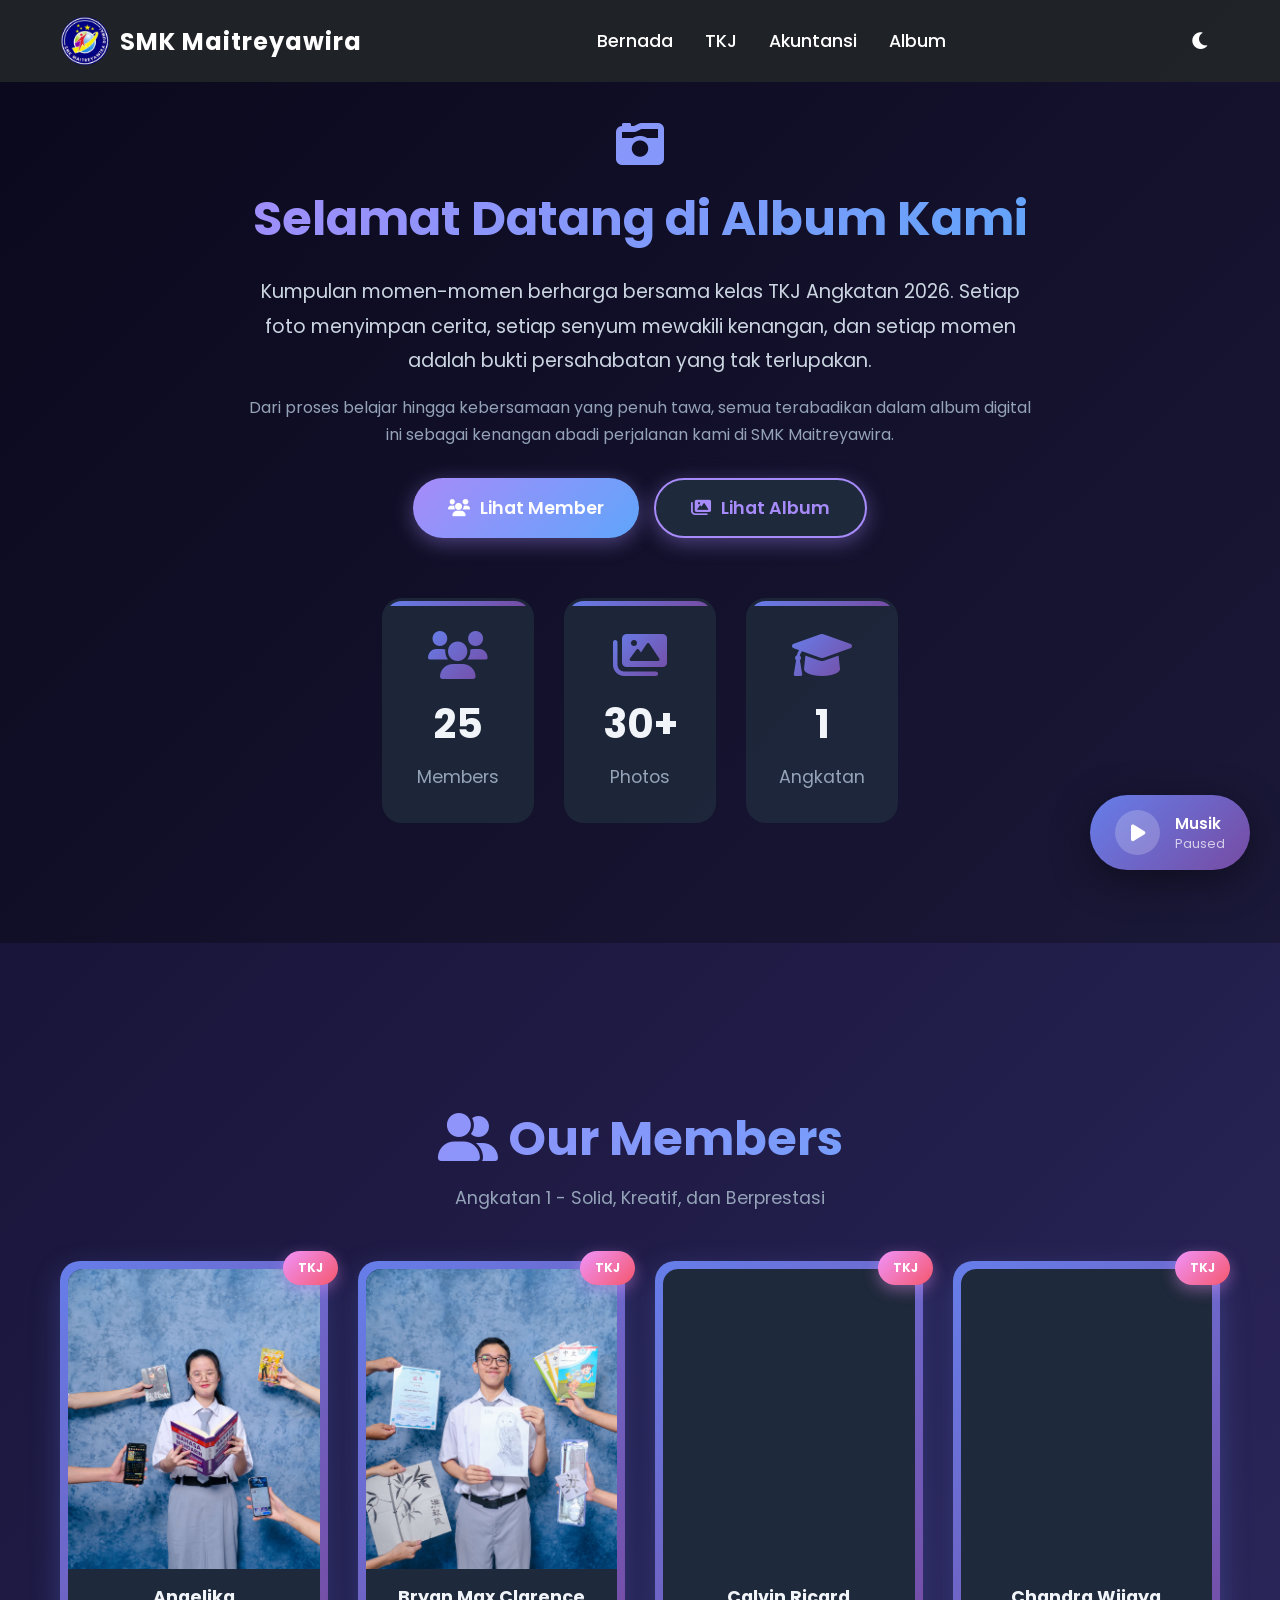
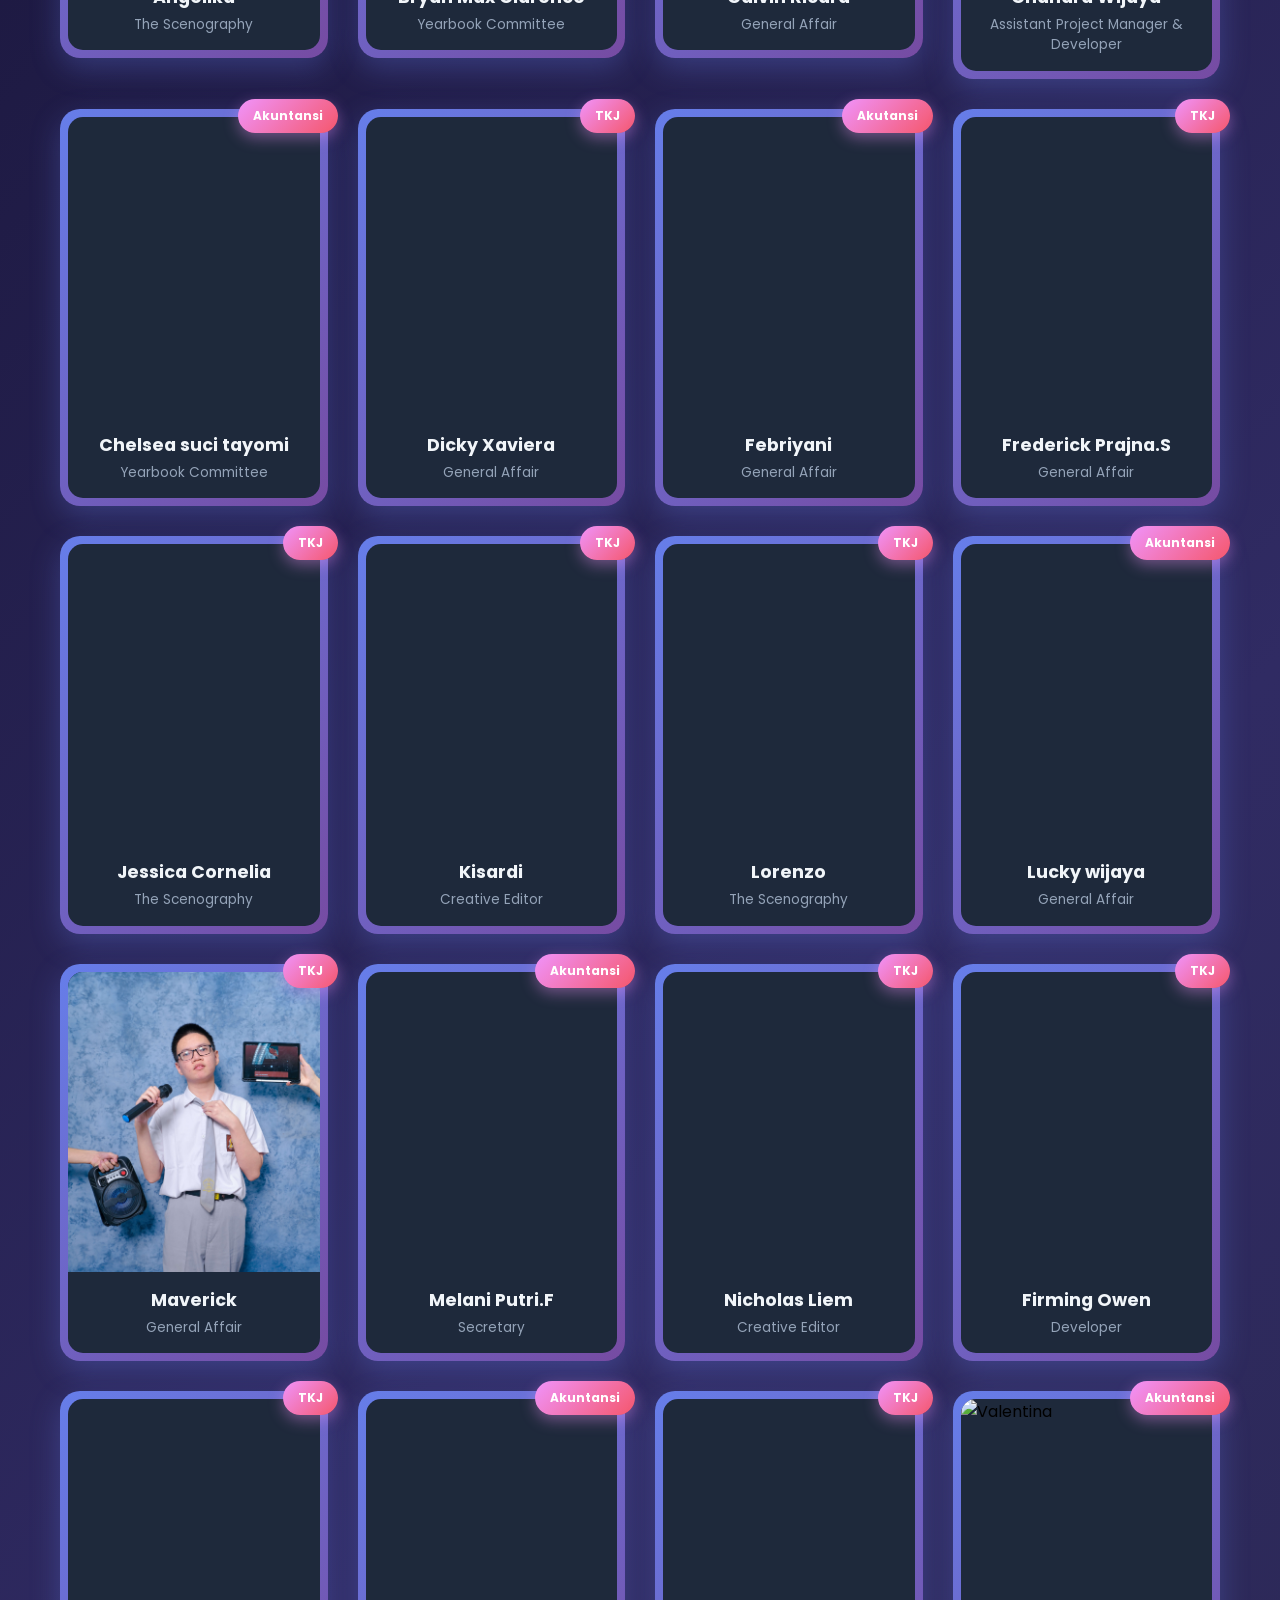
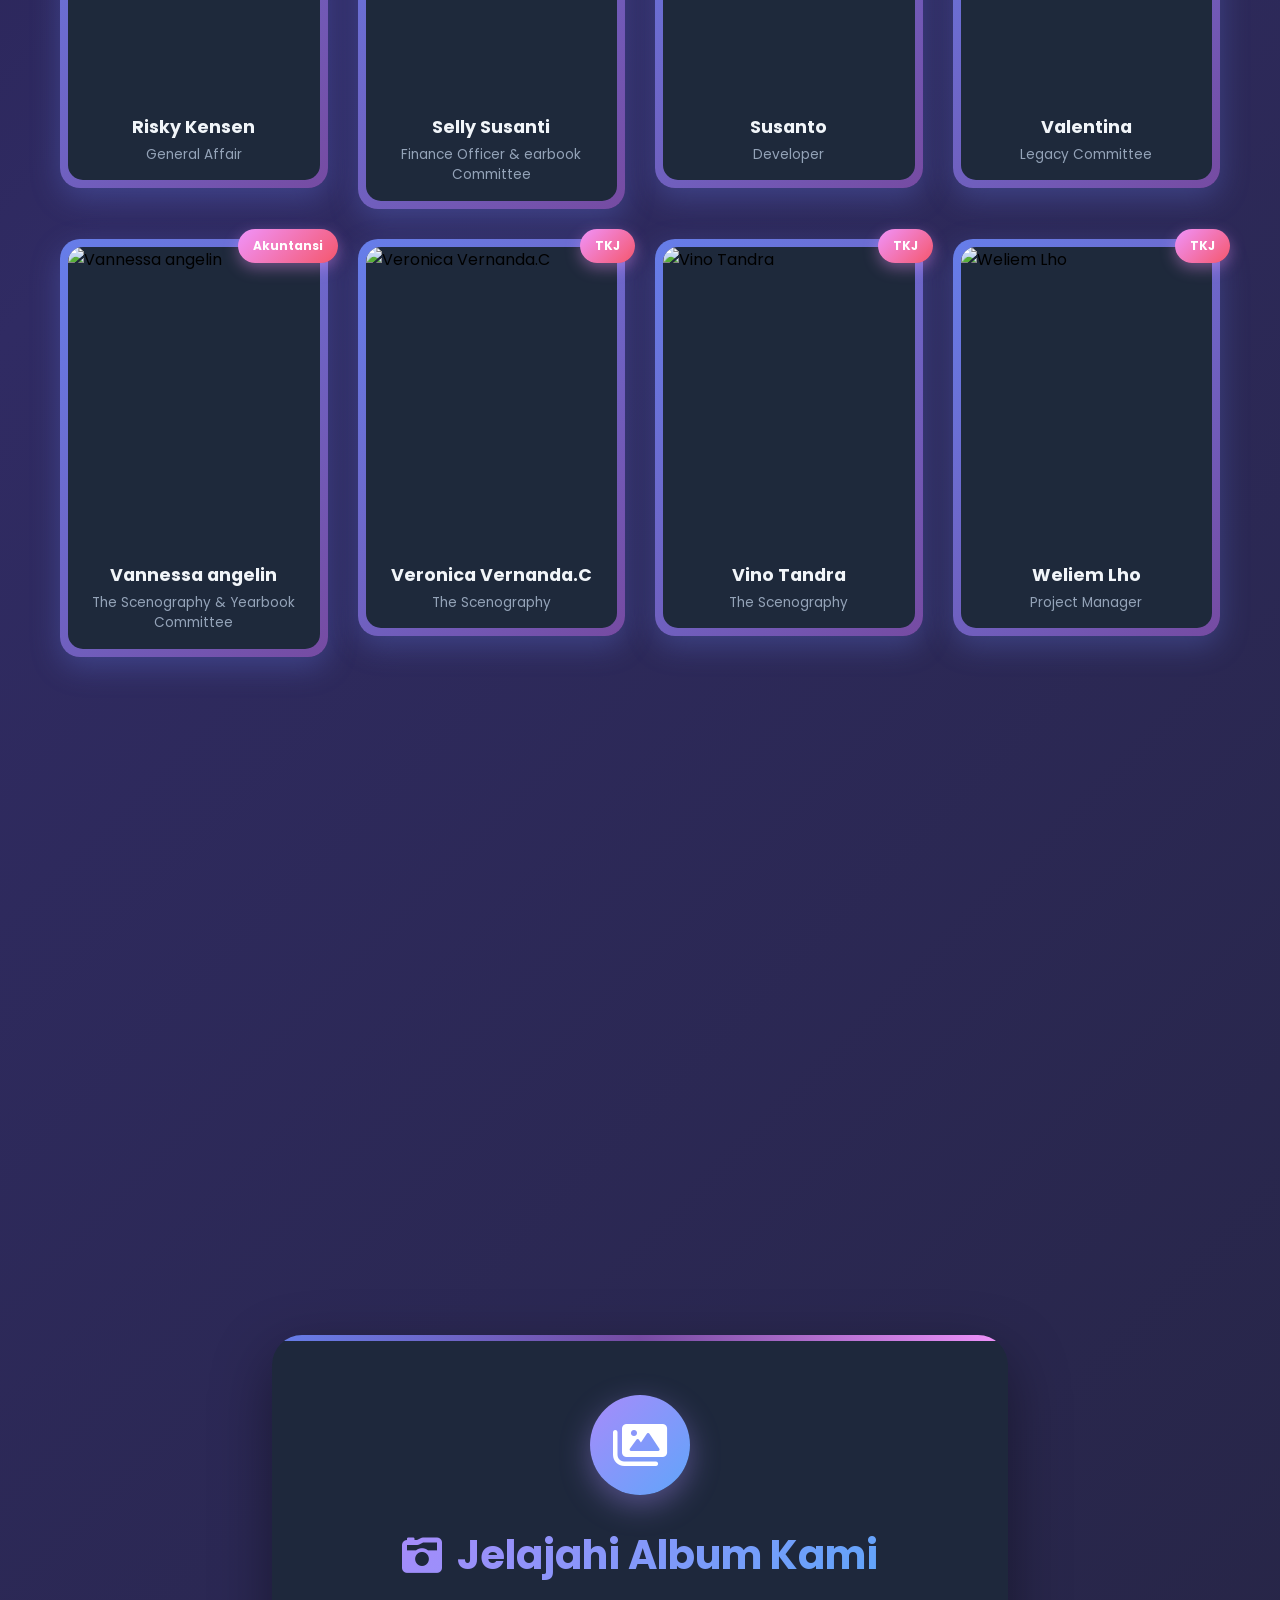
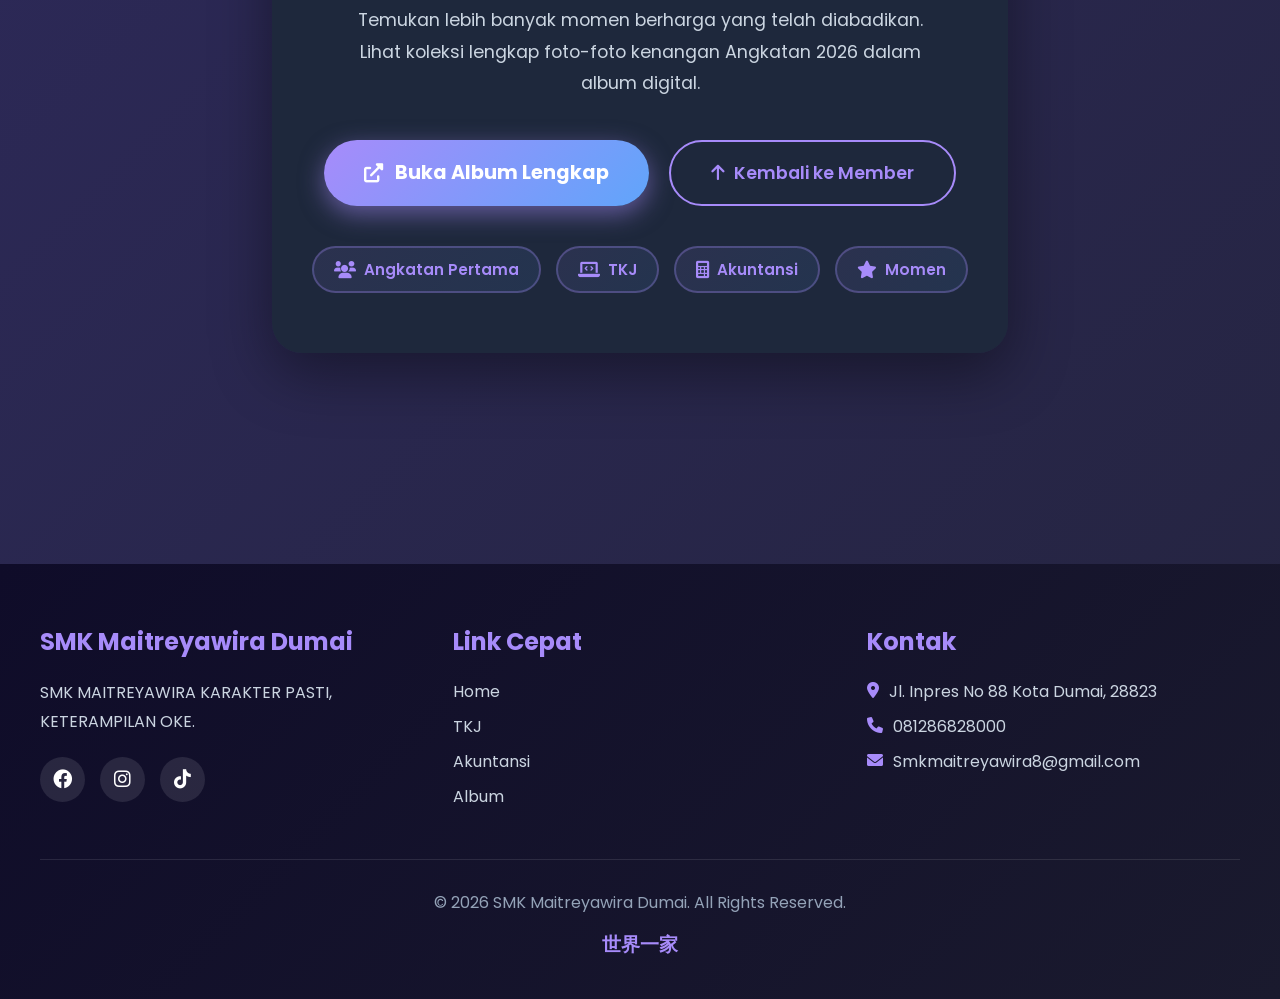
==== index.html @ 54168524 "first commit" ====
<!DOCTYPE html>
<html lang="id">
<head>
    <meta charset="UTF-8">
    <meta name="viewport" content="width=device-width, initial-scale=1.0">
    <title>Album Foto TKJ | SMK Maitreyawira</title>
    <meta name="description" content="Digital photo album celebrating the journey of TKJ Class of 2026">
    <meta name="keywords" content="TKJ, Computer Network, Yearbook, Class Reunion, 2026">
    <meta name="author" content="TKJ Class of 2026">
    <link rel="preconnect" href="https://fonts.googleapis.com">
    <link rel="preconnect" href="https://fonts.gstatic.com" crossorigin>
    <link rel="preconnect" href="https://cdnjs.cloudflare.com" crossorigin>
    <link rel="icon" type="image/x-icon" href="logo maitreyawira.png1.ico">
    <link href="https://fonts.googleapis.com/css2?family=Poppins:wght@300;400;500;600;700&display=swap" rel="stylesheet">
    <link rel="stylesheet" href="https://cdnjs.cloudflare.com/ajax/libs/font-awesome/6.0.0/css/all.min.css">
    <link rel="stylesheet" href="style.css">
</head>
<body>
    <!-- Navbar -->
    <nav class="navbar" aria-label="Main navigation">
        <div class="nav-container">
            <div class="nav-logo">
                <img src="logo maitreyawira.png1.ico" alt="" class="logo-img">
                <a href="index.html" class="nav-logo-text">SMK Maitreyawira</a>
            </div>
            <div class="nav-menu" id="nav-menu">
                <a href="https://angkatan1smkmaitreyawiradumai-stack.github.io/Kenangan_Beranda/" class="nav-link">Bernada</a>
                <a href="https://angkatan1smkmaitreyawiradumai-stack.github.io/Kenangan_TKJ/" class="nav-link">TKJ</a>
                <a href="https://angkatan1smkmaitreyawiradumai-stack.github.io/Kenangan_Akuntansi/" class="nav-link">Akuntansi</a>
                <a href="index.html" class="nav-link active">Album</a>
            </div>
            <div class="nav-mode-toggle">
                <button id="modeToggle" class="mode-toggle-btn" aria-label="Toggle dark/light mode">
                    <i class="fas fa-moon" id="modeIcon"></i>
                </button>
            </div>
            <div class="nav-toggle" id="nav-toggle" aria-label="Toggle navigation menu">
                <span class="bar"></span>
                <span class="bar"></span>
                <span class="bar"></span>
            </div>
        </div>
    </nav>

    <!-- HOME SECTION -->
    <section id="home" class="section">
        <div class="home-bg" style="background-image: url('foto\ angkatan\ 1\ no\ 2.JPG');"></div>
        <div class="home-overlay"></div>
        <div class="home-container">
            <div class="home-content">
                <div class="home-text">
                    <h1 class="home-title">
                        <i class="fas fa-camera-retro"></i>
                        Selamat Datang di Album Kami
                    </h1>
                    <p class="home-description">
                        Kumpulan momen-momen berharga bersama kelas TKJ Angkatan 2026.
                        Setiap foto menyimpan cerita, setiap senyum mewakili kenangan,
                        dan setiap momen adalah bukti persahabatan yang tak terlupakan.
                    </p>
                    <p class="home-subtitle">
                        Dari proses belajar hingga kebersamaan yang penuh tawa,
                        semua terabadikan dalam album digital ini sebagai kenangan abadi
                        perjalanan kami di SMK Maitreyawira.
                    </p>
                    <div class="home-buttons">
                        <a href="#members" class="btn-explore">
                            <i class="fas fa-users"></i>
                            Lihat Member
                        </a>
                        <a href="#gallery" class="btn-explore btn-secondary">
                            <i class="fas fa-images"></i>
                            Lihat Album
                        </a>
                    </div>
                </div>
            </div>

            <div class="home-stats">
                <div class="stat-card">
                    <i class="fas fa-users"></i>
                    <h3>25</h3>
                    <p>Members</p>
                </div>
                <div class="stat-card">
                    <i class="fas fa-images"></i>
                    <h3>30+</h3>
                    <p>Photos</p>
                </div>
                <div class="stat-card">
                    <i class="fas fa-graduation-cap"></i>
                    <h3>1</h3>
                    <p>Angkatan</p>
                </div>
            </div>
        </div>
    </section>

    <!-- MEMBERS SECTION -->
    <section id="members" class="section">
        <div class="members-container">
            <div class="members-header">
                <h1><i class="fas fa-user-friends"></i> Our Members</h1>
                <p>Angkatan 1 - Solid, Kreatif, dan Berprestasi</p>
            </div>

            <div class="members-grid" id="membersGrid">
                <!-- Members will be loaded here -->
            </div>
        </div>
    </section>

    <!-- GALLERY CTA SECTION -->
    <section id="gallery" class="section">
        <div class="gallery-cta-container">
            <div class="gallery-cta-content">
                <div class="gallery-cta-icon">
                    <i class="fas fa-images"></i>
                </div>
                <h1 class="gallery-cta-title">
                    <i class="fas fa-camera-retro"></i>
                    Jelajahi Album Kami
                </h1>
                <p class="gallery-cta-description">
                    Temukan lebih banyak momen berharga yang telah diabadikan. 
                    Lihat koleksi lengkap foto-foto kenangan Angkatan 2026 
                    dalam album digital.
                </p>
                <div class="gallery-cta-buttons">
                    <a href="album.html" class="btn-gallery-primary">
                        <i class="fas fa-external-link-alt"></i>
                        Buka Album Lengkap
                    </a>
                    <a href="#members" class="btn-gallery-secondary">
                        <i class="fas fa-arrow-up"></i>
                        Kembali ke Member
                    </a>
                </div>
                <div class="gallery-preview-badges">
                    <div class="gallery-badge">
                        <i class="fas fa-users"></i>
                        <span>Angkatan Pertama</span>
                    </div>
                    <div class="gallery-badge">
                        <i class="fas fa-laptop-code"></i>
                        <span>TKJ</span>
                    </div>
                    <div class="gallery-badge">
                        <i class="fas fa-calculator"></i>
                        <span>Akuntansi</span>
                    </div>
                    <div class="gallery-badge">
                        <i class="fas fa-star"></i>
                        <span>Momen</span>
                    </div>
                </div>
            </div>
        </div>
    </section>

    <!-- Music Player -->
    <div class="music-player" id="musicPlayer">
        <div class="music-icon" id="musicToggle">
            <i class="fas fa-play" id="musicIcon"></i>
        </div>
        <div>
            <div class="music-text">Musik</div>
            <div class="music-status" id="musicStatus">Paused</div>
        </div>
    </div>

    <audio id="bgMusic" loop preload="none">
        <source src="Always with Me [From Spirited Away] Piano Version (1).mp3" type="audio/mpeg">
    </audio>

     <!-- Footer -->
    <footer class="footer">
        <div class="container">
            <div class="footer-content">
                <div class="footer-section">
                    <h3>SMK Maitreyawira Dumai</h3>
                    <p>SMK MAITREYAWIRA KARAKTER PASTI, KETERAMPILAN OKE.</p>
                    <div class="footer-social">
                        <a href="https://web.facebook.com/profile.php?id=61556649700739" target="_blank"><i class="fab fa-facebook"></i></a>
                        <a href="https://www.instagram.com/smk_maitreyawira/?utm_source=ig_web_button_share_sheet" target="_blank"><i class="fab fa-instagram"></i></a>
                        <a href="https://www.tiktok.com/@smkmaitreyawira_dumai" target="_blank"><i class="fab fa-tiktok"></i></a>
                    </div>
                </div>
                <div class="footer-section">
                    <h3>Link Cepat</h3>
                    <ul>
                        <li><a href="https://angkatan1smkmaitreyawiradumai-stack.github.io/Kenangan_Beranda/">Home</a></li>
                        <li><a href="https://angkatan1smkmaitreyawiradumai-stack.github.io/Kenangan_TKJ/">TKJ</a></li>
                        <li><a href="https://angkatan1smkmaitreyawiradumai-stack.github.io/Kenangan_Akuntansi/">Akuntansi</a></li>
                        <li><a href="index.html">Album</a></li>
                    </ul>
                </div>
                <div class="footer-section">
                    <h3>Kontak</h3>
                    <ul class="contact-info">
                        <li><i class="fas fa-map-marker-alt"></i> Jl. Inpres No 88 Kota Dumai, 28823</li>
                        <li><i class="fas fa-phone"></i> 081286828000</li>
                        <li><i class="fas fa-envelope"></i> Smkmaitreyawira8@gmail.com</li>
                    </ul>
                </div>
            </div>
            <div class="footer-bottom">
                <p>&copy; 2026 SMK Maitreyawira Dumai. All Rights Reserved.</p>
                <p class="chinese-greeting">世界一家</p>
            </div>
        </div>
    </footer>

    <script src="script.js" defer></script>


</body>
</html>
---- style.css ----
:root {
            --primary-color: #6366f1;
            --secondary-color: #8b5cf6;
            --accent-color: #ec4899;
            --bg-dark: #0f172a;
            --bg-card: #1e293b;
            --text-light: #f1f5f9;
            --text-muted: #94a3b8;
        }

        /* Light Theme - Blue and White */
        [data-theme="light"] {
            --primary-color: #2563eb;
            --secondary-color: #3b82f6;
            --accent-color: #0ea5e9;
            --bg-dark: #ffffff;
            --bg-card: #f0f9ff;
            --text-light: #1e3a8a;
            --text-muted: #64748b;
            --navbar-bg: rgba(37, 99, 235, 0.95);
        }

        * {
            margin: 0;
            padding: 0;
            box-sizing: border-box;
        }

        html {
            scroll-behavior: smooth;
        }

        body {
            font-family: 'Poppins', sans-serif;
            background: linear-gradient(135deg, #667eea 0%, #764ba2 100%);
            min-height: 100vh;
            padding: 0;
            transition: background 0.5s ease;
            overflow-x: hidden;
            -webkit-font-smoothing: antialiased;
            -moz-osx-font-smoothing: grayscale;
        }

        /* Navbar Styles */
        .navbar {
            position: fixed;
            top: 0;
            left: 0;
            width: 100%;
            background: rgba(33, 37, 41, 0.95);
            z-index: 1000;
            padding: 1rem 0;
            transition: all 0.4s ease;
        }

        .navbar.scrolled {
            box-shadow: 0 5px 20px rgba(0, 0, 0, 0.3);
            padding: 0.7rem 0;
        }

        [data-theme="light"] .navbar {
            background: rgba(37, 99, 235, 0.95) !important;
        }

        .nav-container {
            max-width: 1200px;
            width: 100%;
            margin: 0 auto;
            padding: 0 20px;
            display: flex;
            justify-content: space-between;
            align-items: center;
        }

        .nav-logo {
            display: flex;
            align-items: center;
            gap: 10px;
        }

        .nav-logo-text {
            color: white;
            font-size: 1.5rem;
            font-weight: 700;
            text-decoration: none;
            letter-spacing: 1px;
        }

        .logo-img {
            width: 50px;
            height: 50px;
            object-fit: contain;
        }

        .nav-menu {
            display: flex;
            gap: 2rem;
            align-items: center;
        }

        .nav-link {
            color: white;
            text-decoration: none;
            font-weight: 500;
            font-size: 1.1rem;
            transition: color 0.3s ease;
            position: relative;
            padding: 0.5rem 0;
        }

        .nav-link:hover {
            color: var(--accent-color);
            text-decoration: none;
        }

        .nav-link::after {
            content: "";
            position: absolute;
            bottom: 0;
            left: 0;
            width: 0;
            height: 2px;
            background: var(--accent-color);
            transition: width 0.3s ease;
        }

        .nav-link:hover::after {
            width: 100%;
        }

        .nav-link.active::after {
            width: 100%;
        }

        .nav-toggle {
            display: none;
            flex-direction: column;
            cursor: pointer;
        }

        .bar {
            width: 25px;
            height: 3px;
            background: white;
            margin: 3px 0;
            transition: 0.3s;
        }

        .mode-toggle-btn {
            background: transparent;
            border: none;
            color: white;
            font-size: 1.2rem;
            cursor: pointer;
            padding: 0.5rem;
            border-radius: 50%;
            transition: all 0.3s ease;
            display: flex;
            align-items: center;
            justify-content: center;
            width: 40px;
            height: 40px;
        }

        .mode-toggle-btn:hover {
            background: rgba(255, 255, 255, 0.1);
            transform: scale(1.1);
        }

        body {
            font-family: 'Poppins', sans-serif;
            background: linear-gradient(135deg, #667eea 0%, #764ba2 100%);
            min-height: 100vh;
            padding: 0;
            transition: background 0.5s ease;
            overflow-x: hidden;
        }

        .section {
            padding-left: 20px;
            padding-right: 20px;
        }

        /* Dark mode */
        body.dark-mode {
            background: linear-gradient(135deg, #0f0c29 0%, #302b63 50%, #24243e 100%);
        }

        /* Light mode */
        body:not(.dark-mode) {
            background: linear-gradient(135deg, #e0e7ff 0%, #f0f9ff 50%, #e0f2fe 100%);
        }

        /* Section Styles */
        .section {
            min-height: 100vh;
            padding: 100px 0 60px;
        }

        #members {
            padding-top: 120px;
        }

        /* Home Page Styles */
        #home {
            position: relative;
            min-height: 100vh;
            display: flex;
            align-items: center;
            justify-content: center;
            overflow: hidden;
            padding-top: 120px;
        }

        .home-bg {
            position: absolute;
            top: 0;
            left: 0;
            width: 100%;
            height: 100%;
            background-size: cover;
            background-position: center;
            background-repeat: no-repeat;
            z-index: 0;
        }

        .home-overlay {
            position: absolute;
            top: 0;
            left: 0;
            width: 100%;
            height: 100%;
            background: linear-gradient(135deg, rgba(10, 10, 30, 0.4) 0%, rgba(20, 20, 40, 0.35) 100%);
            z-index: 1;
        }

        body.dark-mode .home-overlay {
            background: linear-gradient(135deg, rgba(5, 5, 15, 0.5) 0%, rgba(15, 15, 30, 0.45) 100%);
        }

        body:not(.dark-mode) .home-overlay {
            background: linear-gradient(135deg, rgba(10, 15, 40, 0.3) 0%, rgba(20, 25, 50, 0.25) 100%);
        }

        .home-container {
            max-width: 1200px;
            width: 100%;
            margin: 0 auto;
            padding: 0 40px 60px;
            position: relative;
            z-index: 2;
            display: flex;
            flex-direction: column;
            align-items: center;
        }

        .home-content {
            width: 100%;
            max-width: 900px;
            margin-bottom: 60px;
        }

        .home-text {
            text-align: center;
            max-width: 800px;
            margin: 0 auto;
        }

        .home-title {
            font-size: 3rem;
            background: linear-gradient(135deg, #667eea 0%, #764ba2 100%);
            -webkit-background-clip: text;
            -webkit-text-fill-color: transparent;
            background-clip: text;
            margin-bottom: 20px;
            font-weight: 700;
            display: inline-flex;
            align-items: center;
            gap: 15px;
            justify-content: center;
            flex-wrap: wrap;
        }

        [data-theme="light"] .home-title {
            background: linear-gradient(135deg, #2563eb 0%, #3b82f6 100%);
            -webkit-background-clip: text;
            -webkit-text-fill-color: transparent;
        }

        body.dark-mode .home-title {
            background: linear-gradient(135deg, #a78bfa 0%, #60a5fa 100%);
            -webkit-background-clip: text;
            -webkit-text-fill-color: transparent;
        }

        .home-description {
            font-size: 1.2rem;
            line-height: 1.8;
            color: #666;
            margin-bottom: 15px;
        }

        body.dark-mode .home-description {
            color: #cbd5e1;
        }

        .home-subtitle {
            font-size: 1rem;
            line-height: 1.7;
            color: #888;
            margin-bottom: 30px;
        }

        body.dark-mode .home-subtitle {
            color: #94a3b8;
        }

        .home-buttons {
            display: flex;
            gap: 15px;
            justify-content: center;
            flex-wrap: wrap;
            margin-top: 30px;
        }

        .btn-explore {
            padding: 15px 35px;
            border: none;
            border-radius: 50px;
            font-size: 1.1rem;
            font-weight: 600;
            font-family: 'Poppins', sans-serif;
            background: linear-gradient(135deg, #667eea 0%, #764ba2 100%);
            color: white;
            cursor: pointer;
            transition: all 0.3s ease;
            display: inline-flex;
            align-items: center;
            justify-content: center;
            gap: 10px;
            box-shadow: 0 5px 20px rgba(102, 126, 234, 0.4);
            text-decoration: none;
            white-space: nowrap;
        }

        [data-theme="light"] .btn-explore {
            background: linear-gradient(135deg, #2563eb 0%, #3b82f6 100%);
            box-shadow: 0 5px 20px rgba(37, 99, 235, 0.4);
        }

        body.dark-mode .btn-explore {
            background: linear-gradient(135deg, #a78bfa 0%, #60a5fa 100%);
            box-shadow: 0 5px 20px rgba(167, 139, 250, 0.4);
        }

        .btn-explore:hover {
            transform: translateY(-3px);
            box-shadow: 0 10px 30px rgba(102, 126, 234, 0.6);
            color: white;
            text-decoration: none;
        }

        .btn-explore.btn-secondary {
            background: white;
            border: 2px solid #667eea;
            color: #667eea;
            box-shadow: 0 5px 15px rgba(0, 0, 0, 0.1);
        }

        [data-theme="light"] .btn-explore.btn-secondary {
            border-color: #2563eb;
            color: #2563eb;
            background: white;
        }

        body.dark-mode .btn-explore.btn-secondary {
            border-color: #a78bfa;
            color: #a78bfa;
            background: #1e293b;
        }

        .btn-explore.btn-secondary:hover {
            background: #667eea;
            color: white;
            text-decoration: none;
        }

        [data-theme="light"] .btn-explore.btn-secondary:hover {
            background: #2563eb;
            color: white;
        }

        body.dark-mode .btn-explore.btn-secondary:hover {
            background: #a78bfa;
            color: #1e293b;
        }

        /* Ensure buttons in home section don't have underlines */
        .home-content a.btn-explore,
        .home-content a.btn-explore:hover {
            text-decoration: none;
        }

        /* Footer Styles */
        .footer {
            background: linear-gradient(135deg, #1e1b4b, #312e81);
            color: white;
            padding: 60px 0 30px;
            margin-top: 80px;
            width: 100%;
        }

        body.dark-mode .footer {
            background: linear-gradient(135deg, #0f0c29, #1a1a2e);
        }

        [data-theme="light"] .footer {
            background: linear-gradient(135deg, #1e40af, #3b82f6);
        }

        .footer .container {
            width: 100%;
            margin: 0 auto;
            padding: 0 40px;
            max-width: 100%;
        }

        .footer-content {
            display: grid;
            grid-template-columns: repeat(auto-fit, minmax(250px, 1fr));
            gap: 40px;
            margin-bottom: 40px;
        }

        .footer-section h3 {
            color: #fbbf24;
            margin-bottom: 20px;
            font-size: 1.5rem;
            font-weight: 700;
        }

        [data-theme="light"] .footer-section h3 {
            color: #fbbf24;
        }

        body.dark-mode .footer-section h3 {
            color: #a78bfa;
        }

        .footer-section p {
            line-height: 1.8;
            color: #cbd5e1;
            margin-bottom: 10px;
        }

        .footer-social {
            display: flex;
            gap: 15px;
            margin-top: 20px;
        }

        .footer-social a {
            width: 45px;
            height: 45px;
            border-radius: 50%;
            background: rgba(255, 255, 255, 0.1);
            color: white;
            display: flex;
            align-items: center;
            justify-content: center;
            transition: all 0.3s ease;
            font-size: 1.2rem;
            text-decoration: none;
        }

        .footer-social a:hover {
            background: #fbbf24;
            color: #1e1b4b;
            transform: scale(1.1);
            text-decoration: none;
        }

        [data-theme="light"] .footer-social a:hover {
            background: #fbbf24;
            color: #1e40af;
        }

        body.dark-mode .footer-social a:hover {
            background: #a78bfa;
            color: #0f0c29;
        }

        .footer-section ul {
            list-style: none;
            padding: 0;
        }

        .footer-section ul li {
            margin-bottom: 10px;
        }

        .footer-section ul li a {
            color: #cbd5e1;
            text-decoration: none;
            transition: all 0.3s ease;
        }

        .footer-section ul li a:hover {
            color: #fbbf24;
            padding-left: 10px;
        }

        .contact-info li {
            display: flex;
            align-items: flex-start;
            gap: 10px;
            color: #cbd5e1;
            margin-bottom: 15px;
        }

        .contact-info i {
            color: #a78bfa;
            margin-top: 3px;
        }

        body.dark-mode .contact-info i {
            color: #a78bfa;
        }

        [data-theme="light"] .contact-info i {
            color: #7c3aed;
        }

        .footer-bottom {
            border-top: 1px solid rgba(255, 255, 255, 0.1);
            padding-top: 30px;
            text-align: center;
        }

        .footer-bottom p {
            color: #94a3b8;
            margin-bottom: 10px;
        }

        .chinese-greeting {
            color: #fbbf24 !important;
            font-size: 1.2rem;
            font-weight: 600;
            margin-top: 15px;
        }

        body.dark-mode .chinese-greeting {
            color: #a78bfa !important;
        }

        .home-stats {
            display: grid;
            grid-template-columns: repeat(3, 1fr);
            gap: 30px;
        }

        .stat-card {
            background: rgba(255, 255, 255, 0.9);
            padding: 30px;
            border-radius: 20px;
            text-align: center;
            transition: all 0.3s ease;
            border: 3px solid transparent;
            position: relative;
            overflow: hidden;
        }

        .stat-card::before {
            content: '';
            position: absolute;
            top: 0;
            left: 0;
            right: 0;
            height: 5px;
            background: linear-gradient(90deg, #667eea, #764ba2);
        }

        body.dark-mode .stat-card {
            background: rgba(30, 41, 59, 0.9);
        }

        .stat-card:hover {
            transform: translateY(-10px);
            border-color: #667eea;
            box-shadow: 0 15px 40px rgba(102, 126, 234, 0.3);
        }

        .stat-card i {
            font-size: 3rem;
            background: linear-gradient(135deg, #667eea 0%, #764ba2 100%);
            -webkit-background-clip: text;
            -webkit-text-fill-color: transparent;
            background-clip: text;
            margin-bottom: 15px;
        }

        .stat-card h3 {
            font-size: 2.5rem;
            color: #333;
            margin-bottom: 10px;
        }

        body.dark-mode .stat-card h3 {
            color: #f1f5f9;
        }

        .stat-card p {
            color: #666;
            font-size: 1.1rem;
        }

        body.dark-mode .stat-card p {
            color: #94a3b8;
        }

        /* Gallery CTA Section Styles */
        .gallery-cta-container {
            max-width: 1000px;
            margin: 0 auto;
            display: flex;
            align-items: center;
            justify-content: center;
            min-height: 80vh;
        }

        .gallery-cta-content {
            text-align: center;
            padding: 60px 40px;
            background: rgba(255, 255, 255, 0.95);
            border-radius: 30px;
            box-shadow: 0 20px 60px rgba(0, 0, 0, 0.15);
            max-width: 800px;
            position: relative;
            overflow: hidden;
        }

        .gallery-cta-content::before {
            content: '';
            position: absolute;
            top: 0;
            left: 0;
            right: 0;
            height: 6px;
            background: linear-gradient(90deg, #667eea, #764ba2, #f093fb);
        }

        body.dark-mode .gallery-cta-content {
            background: rgba(30, 41, 59, 0.95);
            box-shadow: 0 20px 60px rgba(0, 0, 0, 0.4);
        }

        .gallery-cta-icon {
            width: 100px;
            height: 100px;
            margin: 0 auto 30px;
            background: linear-gradient(135deg, #667eea 0%, #764ba2 100%);
            border-radius: 50%;
            display: flex;
            align-items: center;
            justify-content: center;
            font-size: 3rem;
            color: white;
            animation: float 3s ease-in-out infinite;
            box-shadow: 0 10px 30px rgba(102, 126, 234, 0.4);
        }

        @keyframes float {
            0%, 100% {
                transform: translateY(0);
            }
            50% {
                transform: translateY(-10px);
            }
        }

        body.dark-mode .gallery-cta-icon {
            background: linear-gradient(135deg, #a78bfa 0%, #60a5fa 100%);
            box-shadow: 0 10px 30px rgba(167, 139, 250, 0.4);
        }

        .gallery-cta-title {
            font-size: 2.5rem;
            background: linear-gradient(135deg, #667eea 0%, #764ba2 100%);
            -webkit-background-clip: text;
            -webkit-text-fill-color: transparent;
            background-clip: text;
            margin-bottom: 20px;
            font-weight: 700;
            display: inline-flex;
            align-items: center;
            gap: 15px;
            justify-content: center;
            flex-wrap: wrap;
        }

        [data-theme="light"] .gallery-cta-title {
            background: linear-gradient(135deg, #2563eb 0%, #3b82f6 100%);
            -webkit-background-clip: text;
            -webkit-text-fill-color: transparent;
        }

        body.dark-mode .gallery-cta-title {
            background: linear-gradient(135deg, #a78bfa 0%, #60a5fa 100%);
            -webkit-background-clip: text;
            -webkit-text-fill-color: transparent;
        }

        .gallery-cta-description {
            font-size: 1.1rem;
            line-height: 1.8;
            color: #666;
            margin-bottom: 40px;
            max-width: 600px;
            margin-left: auto;
            margin-right: auto;
        }

        body.dark-mode .gallery-cta-description {
            color: #cbd5e1;
        }

        .gallery-cta-buttons {
            display: flex;
            gap: 20px;
            justify-content: center;
            flex-wrap: wrap;
            margin-bottom: 40px;
        }

        .btn-gallery-primary {
            padding: 18px 40px;
            border: none;
            border-radius: 50px;
            font-size: 1.2rem;
            font-weight: 700;
            font-family: 'Poppins', sans-serif;
            background: linear-gradient(135deg, #667eea 0%, #764ba2 100%);
            color: white;
            cursor: pointer;
            transition: all 0.3s ease;
            display: inline-flex;
            align-items: center;
            justify-content: center;
            gap: 12px;
            box-shadow: 0 8px 25px rgba(102, 126, 234, 0.5);
            text-decoration: none;
            white-space: nowrap;
        }

        [data-theme="light"] .btn-gallery-primary {
            background: linear-gradient(135deg, #2563eb 0%, #3b82f6 100%);
            box-shadow: 0 8px 25px rgba(37, 99, 235, 0.5);
        }

        body.dark-mode .btn-gallery-primary {
            background: linear-gradient(135deg, #a78bfa 0%, #60a5fa 100%);
            box-shadow: 0 8px 25px rgba(167, 139, 250, 0.5);
        }

        .btn-gallery-primary:hover {
            transform: translateY(-3px) scale(1.05);
            box-shadow: 0 12px 35px rgba(102, 126, 234, 0.7);
            color: white;
            text-decoration: none;
        }

        [data-theme="light"] .btn-gallery-primary:hover {
            box-shadow: 0 12px 35px rgba(37, 99, 235, 0.7);
        }

        body.dark-mode .btn-gallery-primary:hover {
            box-shadow: 0 12px 35px rgba(167, 139, 250, 0.7);
        }

        .btn-gallery-secondary {
            padding: 18px 40px;
            border: 2px solid #667eea;
            border-radius: 50px;
            font-size: 1.1rem;
            font-weight: 600;
            font-family: 'Poppins', sans-serif;
            background: transparent;
            color: #667eea;
            cursor: pointer;
            transition: all 0.3s ease;
            display: inline-flex;
            align-items: center;
            justify-content: center;
            gap: 10px;
            text-decoration: none;
            white-space: nowrap;
        }

        [data-theme="light"] .btn-gallery-secondary {
            border-color: #2563eb;
            color: #2563eb;
        }

        body.dark-mode .btn-gallery-secondary {
            border-color: #a78bfa;
            color: #a78bfa;
        }

        .btn-gallery-secondary:hover {
            background: #667eea;
            color: white;
            transform: translateY(-3px);
            text-decoration: none;
        }

        [data-theme="light"] .btn-gallery-secondary:hover {
            background: #2563eb;
        }

        body.dark-mode .btn-gallery-secondary:hover {
            background: #a78bfa;
        }

        .gallery-preview-badges {
            display: flex;
            gap: 15px;
            justify-content: center;
            flex-wrap: wrap;
        }

        .gallery-badge {
            display: flex;
            align-items: center;
            gap: 8px;
            padding: 10px 20px;
            background: linear-gradient(135deg, rgba(102, 126, 234, 0.1) 0%, rgba(118, 75, 162, 0.1) 100%);
            border-radius: 25px;
            border: 2px solid rgba(102, 126, 234, 0.3);
            color: #667eea;
            font-weight: 600;
            font-size: 0.95rem;
            transition: all 0.3s ease;
        }

        .gallery-badge i {
            font-size: 1.1rem;
        }

        .gallery-badge:hover {
            transform: translateY(-3px) scale(1.05);
            box-shadow: 0 5px 15px rgba(102, 126, 234, 0.3);
            background: linear-gradient(135deg, rgba(102, 126, 234, 0.2) 0%, rgba(118, 75, 162, 0.2) 100%);
        }

        [data-theme="light"] .gallery-badge {
            border-color: rgba(37, 99, 235, 0.3);
            color: #2563eb;
            background: linear-gradient(135deg, rgba(37, 99, 235, 0.1) 0%, rgba(59, 130, 246, 0.1) 100%);
        }

        body.dark-mode .gallery-badge {
            border-color: rgba(167, 139, 250, 0.3);
            color: #a78bfa;
            background: linear-gradient(135deg, rgba(167, 139, 250, 0.1) 0%, rgba(96, 165, 250, 0.1) 100%);
        }

        /* Members Page Styles - Gen-Z Theme */
        .members-container {
            max-width: 1200px;
            margin: 0 auto;
            padding: 40px 20px;
        }

        .members-header {
            text-align: center;
            margin-bottom: 50px;
        }

        .members-header h1 {
            font-size: 3rem;
            background: linear-gradient(135deg, #667eea 0%, #764ba2 100%);
            -webkit-background-clip: text;
            -webkit-text-fill-color: transparent;
            background-clip: text;
            margin-bottom: 10px;
            font-weight: 700;
        }

        [data-theme="light"] .members-header h1 {
            background: linear-gradient(135deg, #2563eb 0%, #3b82f6 100%);
            -webkit-background-clip: text;
            -webkit-text-fill-color: transparent;
        }

        body.dark-mode .members-header h1 {
            background: linear-gradient(135deg, #a78bfa 0%, #60a5fa 100%);
            -webkit-background-clip: text;
            -webkit-text-fill-color: transparent;
        }

        .members-header p {
            color: #666;
            font-size: 1.1rem;
        }

        body.dark-mode .members-header p {
            color: #94a3b8;
        }

        .members-grid {
            display: grid;
            grid-template-columns: repeat(auto-fill, minmax(220px, 1fr));
            gap: 30px;
        }

        .member-card {
            position: relative;
            opacity: 0;
            transform: translateY(30px);
            transition: all 0.6s ease;
        }

        .member-card.visible {
            opacity: 1;
            transform: translateY(0);
        }

        .member-frame {
            position: relative;
            border-radius: 20px;
            padding: 8px;
            background: linear-gradient(135deg, #667eea, #764ba2, #f093fb);
            background-size: 200% 200%;
            animation: gradientBorder 3s ease infinite;
            box-shadow: 0 10px 30px rgba(102, 126, 234, 0.3);
            transition: all 0.3s ease;
        }

        @keyframes gradientBorder {
            0%, 100% { background-position: 0% 50%; }
            50% { background-position: 100% 50%; }
        }

        .member-frame:hover {
            transform: translateY(-10px) scale(1.02);
            box-shadow: 0 15px 40px rgba(102, 126, 234, 0.5);
        }

        .member-inner {
            background: white;
            border-radius: 15px;
            overflow: hidden;
        }

        body.dark-mode .member-inner {
            background: #1e293b;
        }

        .member-photo {
            width: 100%;
            aspect-ratio: 1;
            object-fit: cover;
            display: block;
        }

        .member-info {
            padding: 15px;
            text-align: center;
        }

        .member-name {
            font-size: 1.1rem;
            font-weight: 700;
            color: #333;
            margin-bottom: 5px;
        }

        body.dark-mode .member-name {
            color: #f1f5f9;
        }

        .member-desc {
            font-size: 0.85rem;
            color: #666;
            line-height: 1.5;
        }

        body.dark-mode .member-desc {
            color: #94a3b8;
        }

        .member-badge {
            position: absolute;
            top: -10px;
            right: -10px;
            background: linear-gradient(135deg, #f093fb, #f5576c);
            color: white;
            padding: 8px 15px;
            border-radius: 20px;
            font-size: 0.75rem;
            font-weight: 700;
            box-shadow: 0 5px 15px rgba(240, 147, 251, 0.4);
            z-index: 10;
        }

        /* Responsive */
        @media (max-width: 940px) {
            .nav-menu {
                position: fixed;
                left: -100%;
                top: 70px;
                flex-direction: column;
                background-color: rgba(33, 37, 41, 0.98);
                width: 100%;
                text-align: center;
                transition: 0.3s;
                box-shadow: 0 10px 27px rgba(0, 0, 0, 0.05);
                padding: 2rem 0;
            }

            [data-theme="light"] .nav-menu {
                background-color: rgba(37, 99, 235, 0.98) !important;
            }

            .nav-menu.nav-active {
                left: 0;
            }

            .nav-link {
                padding: 1rem;
                display: block;
                font-size: 1.2rem;
            }

            .nav-toggle {
                display: flex;
            }

            .nav-toggle.toggle .bar:nth-child(2) {
                opacity: 0;
            }

            .nav-toggle.toggle .bar:nth-child(1) {
                transform: translateY(8px) rotate(45deg);
            }

            .nav-toggle.toggle .bar:nth-child(3) {
                transform: translateY(-8px) rotate(-45deg);
            }
        }

        @media (max-width: 768px) {
            #home {
                min-height: auto;
                padding: 100px 0 40px;
            }

            .home-bg {
                background-position: center center;
            }

            .home-container {
                padding: 0 15px 40px;
            }

            .home-title {
                font-size: 2rem;
            }

            .home-description {
                font-size: 1rem;
                line-height: 1.7;
            }

            .home-subtitle {
                font-size: 0.9rem;
            }

            .home-buttons {
                flex-direction: column;
                align-items: stretch;
            }

            .btn-explore {
                padding: 12px 25px;
                font-size: 1rem;
                margin: 8px;
            }

            .home-stats {
                grid-template-columns: repeat(3, 1fr);
                gap: 15px;
            }

            .stat-card {
                padding: 20px 10px;
            }

            .stat-card h3 {
                font-size: 1.5rem;
            }

            .stat-card p {
                font-size: 0.85rem;
            }

            .music-player {
                bottom: 20px;
                right: 20px;
                padding: 12px 20px;
            }

            body {
                padding: 0;
            }

            .section {
                padding-left: 15px;
                padding-right: 15px;
            }

            #members {
                padding-top: 100px;
            }

            .gallery-cta-container {
                padding: 40px 20px;
                min-height: auto;
            }

            .gallery-cta-content {
                padding: 40px 25px;
            }

            .gallery-cta-icon {
                width: 80px;
                height: 80px;
                font-size: 2.5rem;
            }

            .gallery-cta-title {
                font-size: 2rem;
            }

            .gallery-cta-description {
                font-size: 1rem;
            }

            .btn-gallery-primary,
            .btn-gallery-secondary {
                padding: 15px 30px;
                font-size: 1rem;
            }

            .footer {
                width: 100%;
                left: 0;
                right: 0;
            }

            .footer .container {
                padding: 0 20px;
                max-width: 100%;
            }
        }

        @media (max-width: 480px) {
            #home {
                padding: 90px 0 30px;
            }

            #members {
                padding-top: 90px;
            }

            .gallery-cta-container {
                padding: 30px 15px;
                min-height: auto;
            }

            .gallery-cta-content {
                padding: 30px 20px;
                border-radius: 20px;
            }

            .gallery-cta-icon {
                width: 70px;
                height: 70px;
                font-size: 2rem;
                margin-bottom: 20px;
            }

            .gallery-cta-title {
                font-size: 1.6rem;
            }

            .gallery-cta-description {
                font-size: 0.9rem;
                margin-bottom: 30px;
            }

            .gallery-cta-buttons {
                flex-direction: column;
                gap: 12px;
                margin-bottom: 30px;
            }

            .btn-gallery-primary,
            .btn-gallery-secondary {
                padding: 14px 25px;
                font-size: 0.95rem;
                width: 100%;
                justify-content: center;
            }

            .gallery-preview-badges {
                gap: 10px;
            }

            .gallery-badge {
                padding: 8px 15px;
                font-size: 0.85rem;
            }

            .home-container {
                padding: 0 10px 30px;
            }

            .home-title {
                font-size: 1.6rem;
            }

            .home-description {
                font-size: 0.9rem;
                line-height: 1.6;
            }

            .home-subtitle {
                font-size: 0.8rem;
            }

            .home-buttons {
                flex-direction: column;
                gap: 10px;
            }

            .btn-explore {
                padding: 10px 20px;
                font-size: 0.9rem;
                width: 100%;
                justify-content: center;
            }

            .home-stats {
                grid-template-columns: 1fr;
                gap: 10px;
            }

            .stat-card {
                padding: 15px;
                display: flex;
                align-items: center;
                gap: 15px;
            }

            .stat-card i {
                font-size: 1.5rem;
            }

            .stat-card h3 {
                margin: 0;
            }

            .music-text {
                display: none;
            }

            .nav-logo-text {
                font-size: 1.2rem;
            }

            .logo-img {
                width: 40px;
                height: 40px;
            }

            /* Member photos smaller on small screens */
            .members-grid {
                grid-template-columns: repeat(2, 1fr);
                gap: 15px;
            }

            .member-frame {
                border-radius: 15px;
                padding: 6px;
            }

            .member-info {
                padding: 10px;
            }

            .member-name {
                font-size: 0.95rem;
            }

            .member-desc {
                font-size: 0.75rem;
            }

            .member-badge {
                padding: 6px 12px;
                font-size: 0.65rem;
                top: -8px;
                right: -8px;
            }

            .footer {
                width: 100%;
                left: 0;
                right: 0;
            }

            .footer .container {
                padding: 0 15px;
                max-width: 100%;
            }
        }

        /* Extra small screens - 450px and below */
        @media (max-width: 450px) {
            #home {
                padding: 80px 0 20px;
            }

            #members {
                padding-top: 85px;
            }

            .home-container {
                padding: 0 10px 20px;
            }

            .home-title {
                font-size: 1.4rem;
            }

            .home-description,
            .home-subtitle {
                font-size: 0.8rem;
            }

            .home-buttons {
                gap: 8px;
            }

            .members-grid {
                grid-template-columns: repeat(2, 1fr);
                gap: 12px;
            }

            .member-frame {
                padding: 4px;
                border-radius: 12px;
            }

            .member-inner {
                border-radius: 10px;
            }

            .member-info {
                padding: 8px;
            }

            .member-name {
                font-size: 0.85rem;
                margin-bottom: 3px;
            }

            .member-desc {
                font-size: 0.7rem;
                line-height: 1.3;
            }

            .member-badge {
                padding: 5px 10px;
                font-size: 0.6rem;
                top: -6px;
                right: -6px;
                border-radius: 15px;
            }

            .footer {
                width: 100%;
                left: 0;
                right: 0;
            }

            .footer .container {
                padding: 0 10px;
                max-width: 100%;
            }
        }

        /* Fade In Animation */
        .fade-in {
            animation: fadeIn 0.5s ease;
        }

        @keyframes fadeIn {
            from {
                opacity: 0;
                transform: translateY(20px);
            }
            to {
                opacity: 1;
                transform: translateY(0);
            }
        }

        /* Music Player */
        .music-player {
            position: fixed;
            bottom: 30px;
            right: 30px;
            background: linear-gradient(135deg, #667eea 0%, #764ba2 100%);
            border-radius: 50px;
            padding: 15px 25px;
            box-shadow: 0 10px 40px rgba(0, 0, 0, 0.4);
            display: flex;
            align-items: center;
            gap: 15px;
            z-index: 9998;
            transition: all 0.3s ease;
            cursor: pointer;
            user-select: none;
        }

        .music-player:hover {
            transform: translateY(-5px);
            box-shadow: 0 15px 50px rgba(0, 0, 0, 0.5);
        }

        .music-icon {
            width: 45px;
            height: 45px;
            border-radius: 50%;
            background: rgba(255, 255, 255, 0.2);
            display: flex;
            align-items: center;
            justify-content: center;
            color: white;
            font-size: 1.2rem;
            transition: all 0.3s ease;
            flex-shrink: 0;
        }

        .music-player.playing .music-icon {
            animation: pulse 1.5s infinite;
        }

        @keyframes pulse {
            0%, 100% {
                transform: scale(1);
            }
            50% {
                transform: scale(1.1);
            }
        }

        .music-text {
            color: white;
            font-weight: 600;
            font-size: 0.95rem;
        }

        .music-status {
            color: rgba(255, 255, 255, 0.7);
            font-size: 0.8rem;
        }
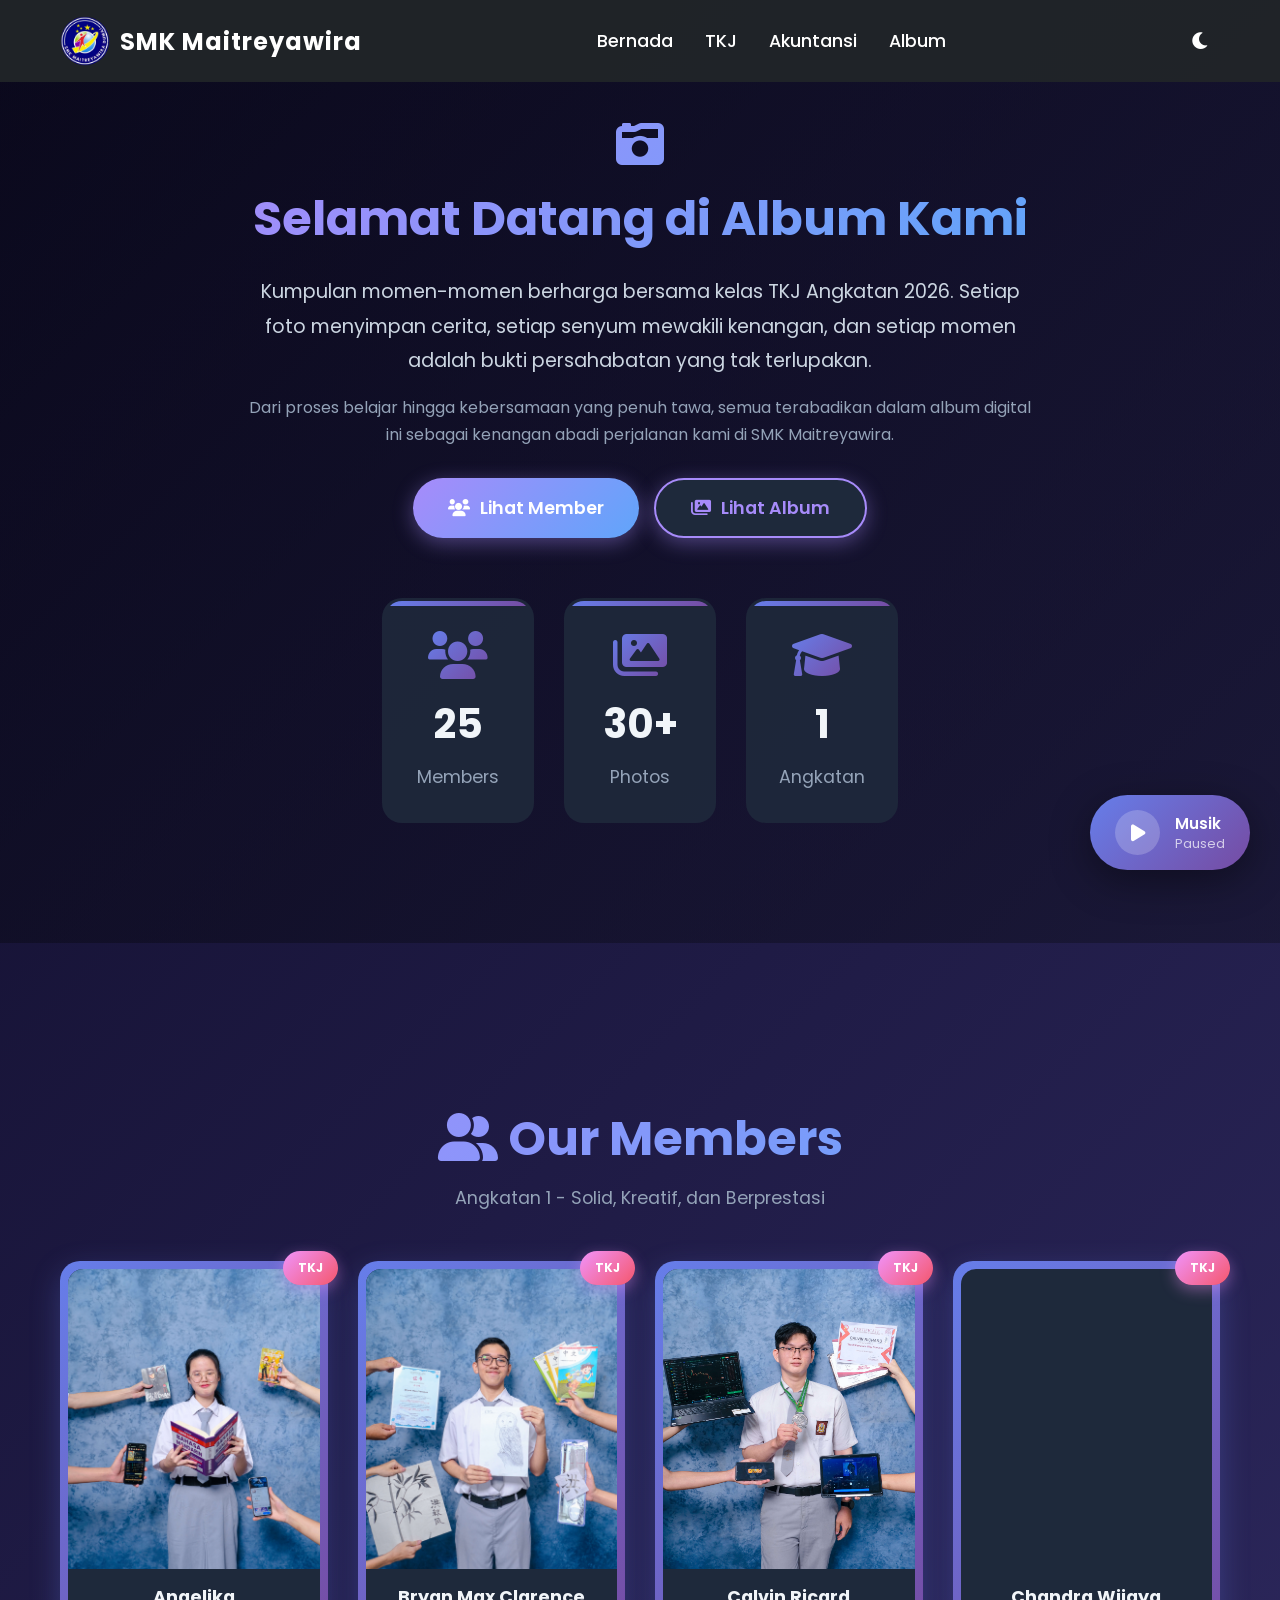
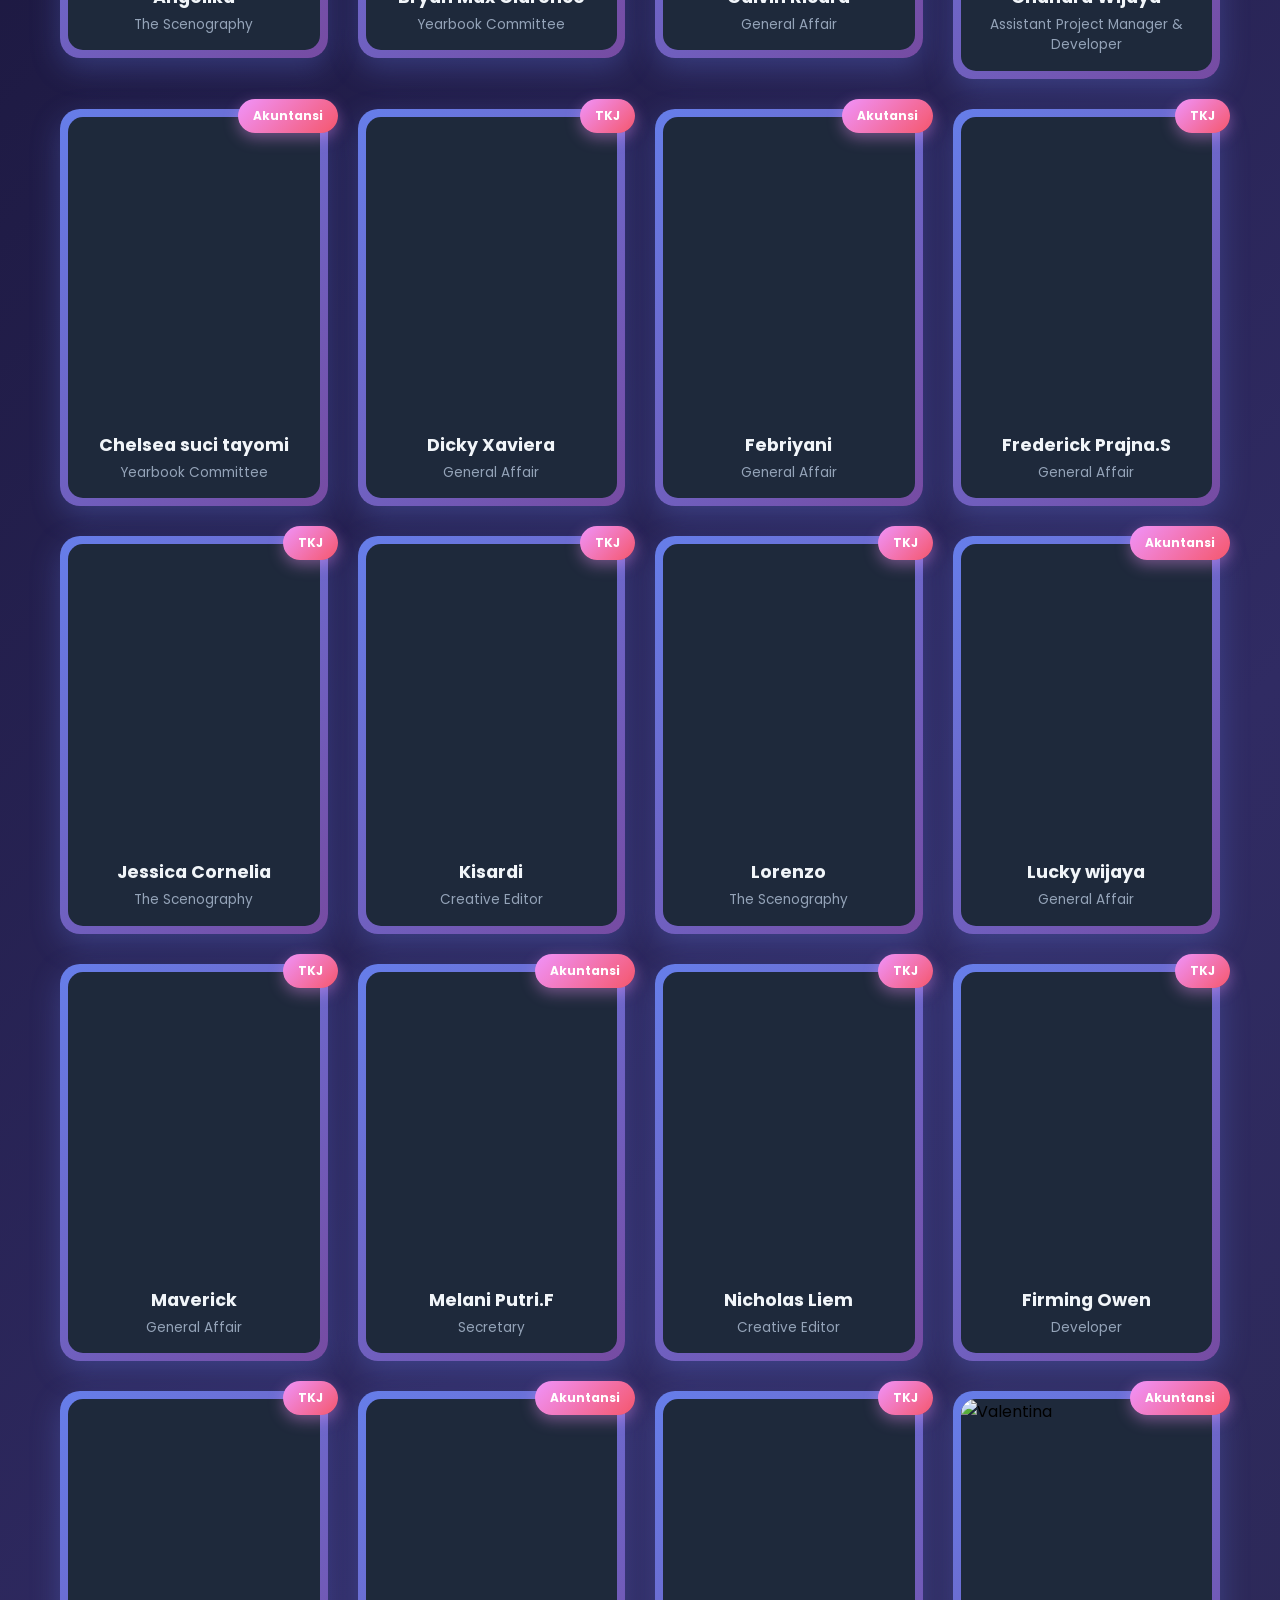
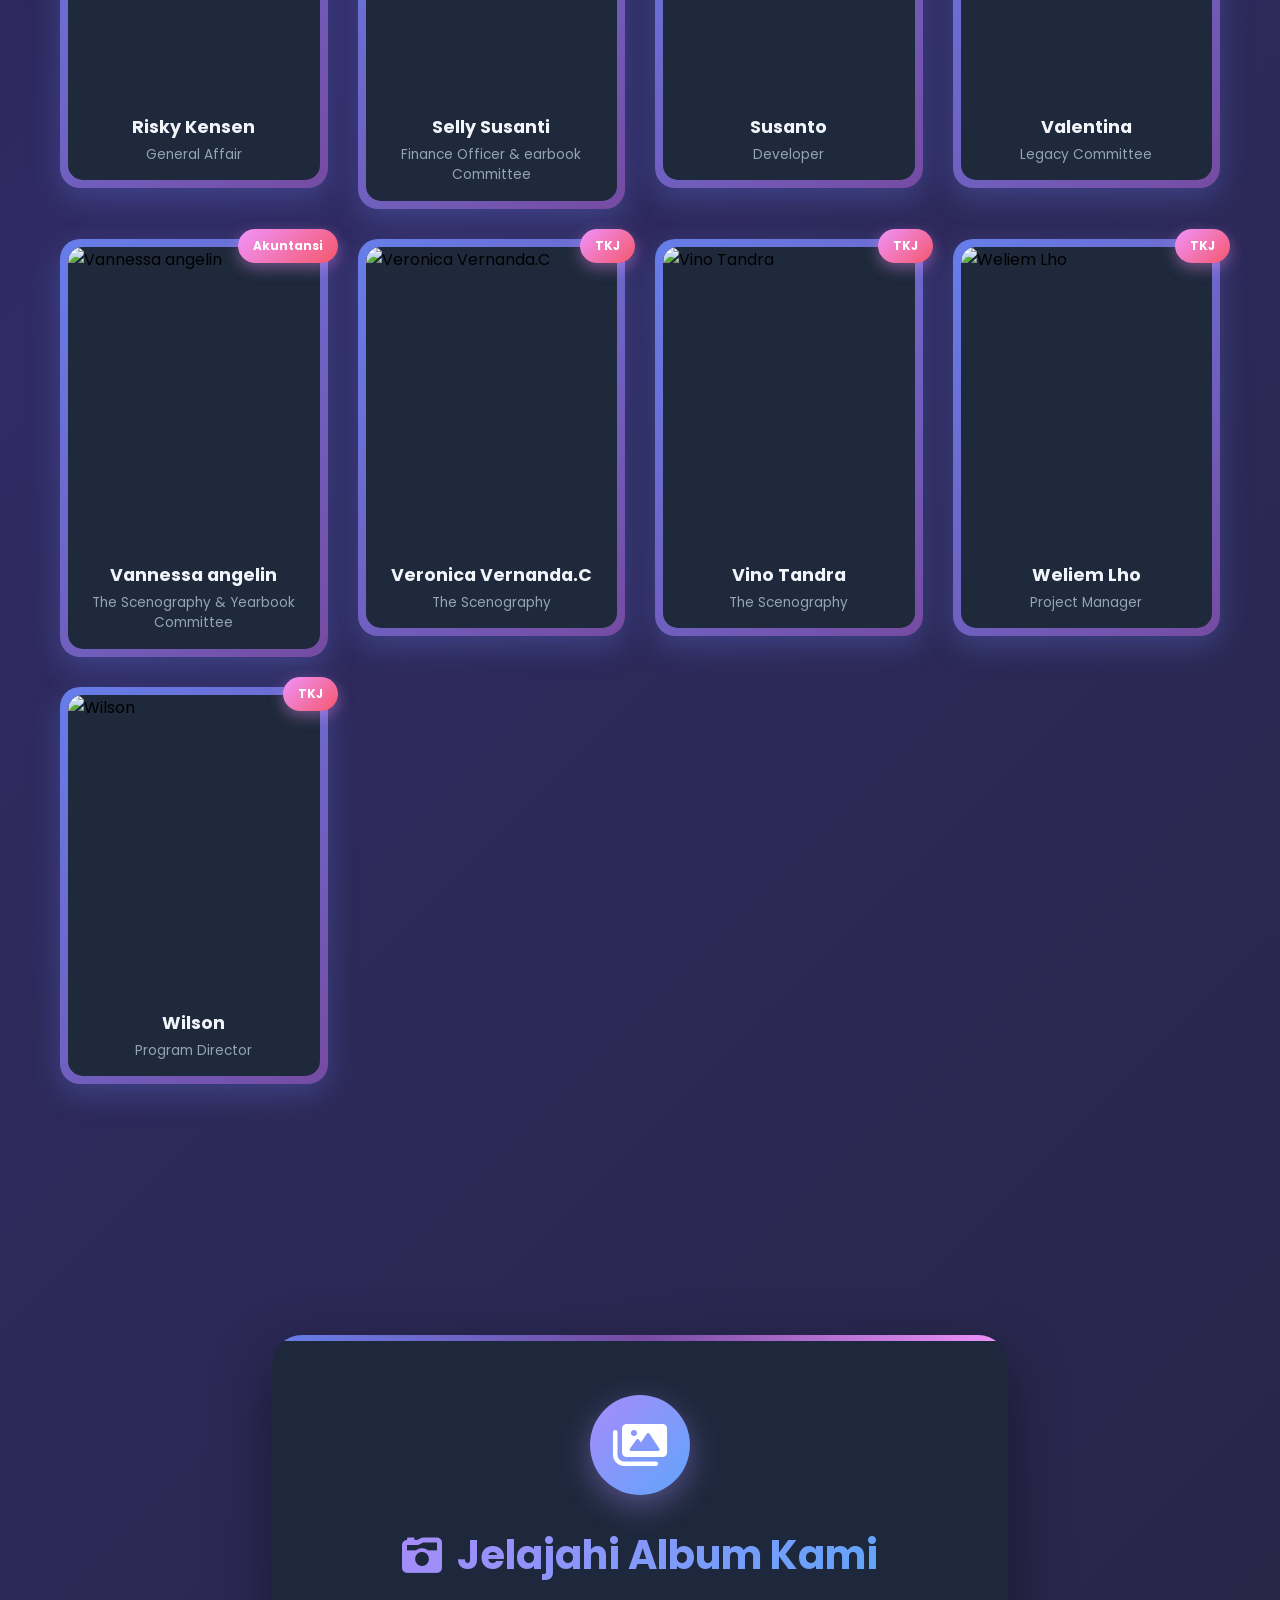
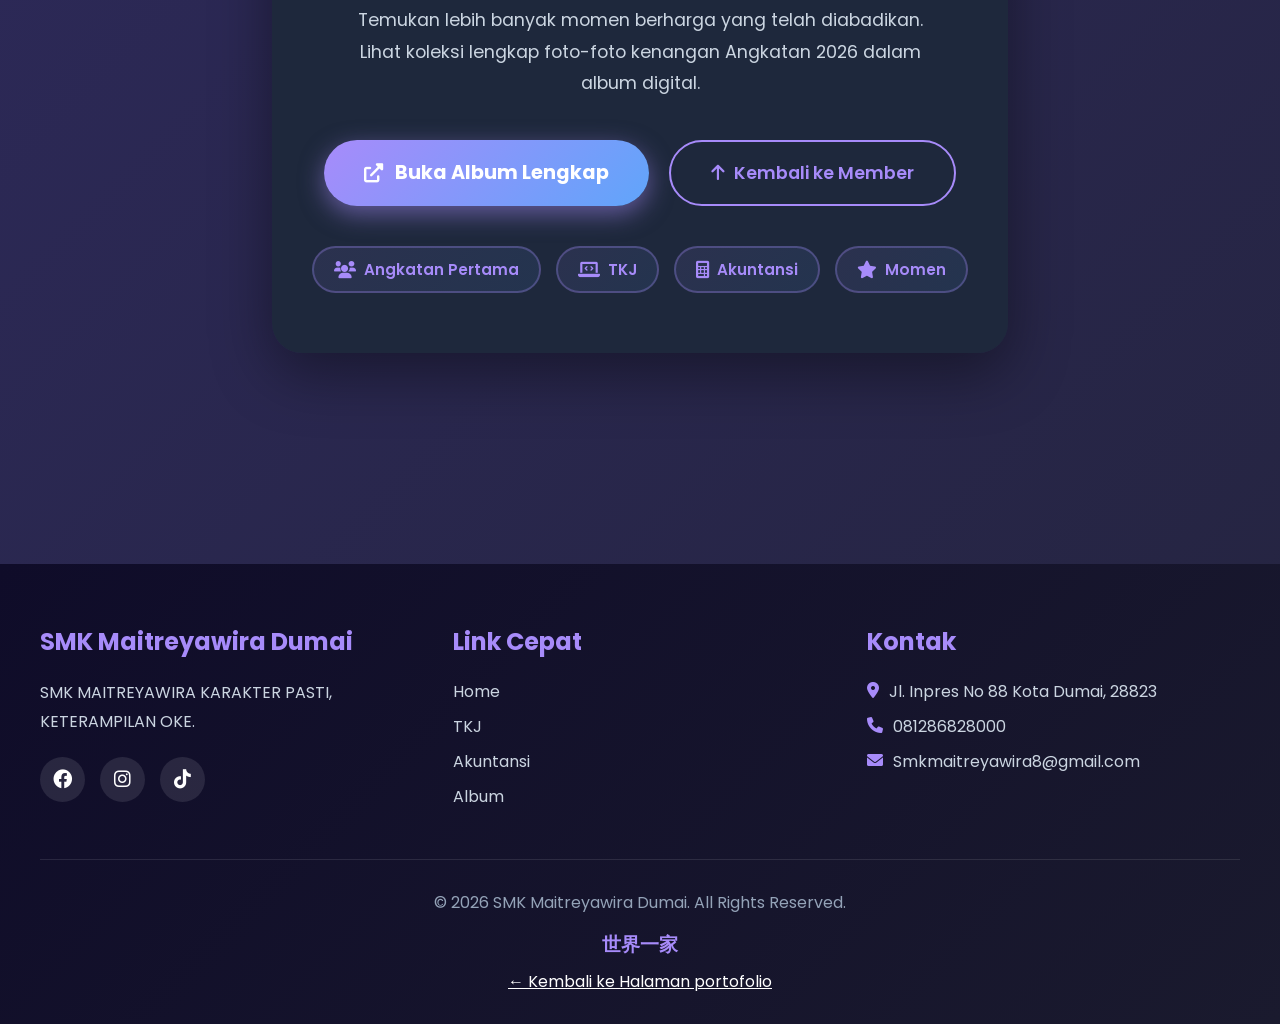
==== commit d441c006: "Update index.html" ====
--- a/index.html
+++ b/index.html
@@ -24,9 +24,9 @@
                 <a href="index.html" class="nav-logo-text">SMK Maitreyawira</a>
             </div>
             <div class="nav-menu" id="nav-menu">
-                <a href="https://angkatan1smkmaitreyawiradumai-stack.github.io/Kenangan_Beranda/" class="nav-link">Bernada</a>
-                <a href="https://angkatan1smkmaitreyawiradumai-stack.github.io/Kenangan_TKJ/" class="nav-link">TKJ</a>
-                <a href="https://angkatan1smkmaitreyawiradumai-stack.github.io/Kenangan_Akuntansi/" class="nav-link">Akuntansi</a>
+                <a href="https://susantoyap25-wq.github.io/halam-utama/" class="nav-link">Bernada</a>
+                <a href="https://susantoyap25-wq.github.io/halaman-tkj/" class="nav-link">TKJ</a>
+                <a href="https://susantoyap25-wq.github.io/portofolio/" class="nav-link">Akuntansi</a>
                 <a href="index.html" class="nav-link active">Album</a>
             </div>
             <div class="nav-mode-toggle">
@@ -207,6 +207,14 @@
             <div class="footer-bottom">
                 <p>&copy; 2026 SMK Maitreyawira Dumai. All Rights Reserved.</p>
                 <p class="chinese-greeting">世界一家</p>
+                <style>
+.back-link{
+    color: var(--primary-gold);
+                                }
+</style>
+<a class="back-link" href="https://susantoyap25-wq.github.io/portofolio-halam-pertama/">
+← Kembali ke Halaman portofolio
+</a>
             </div>
         </div>
     </footer>
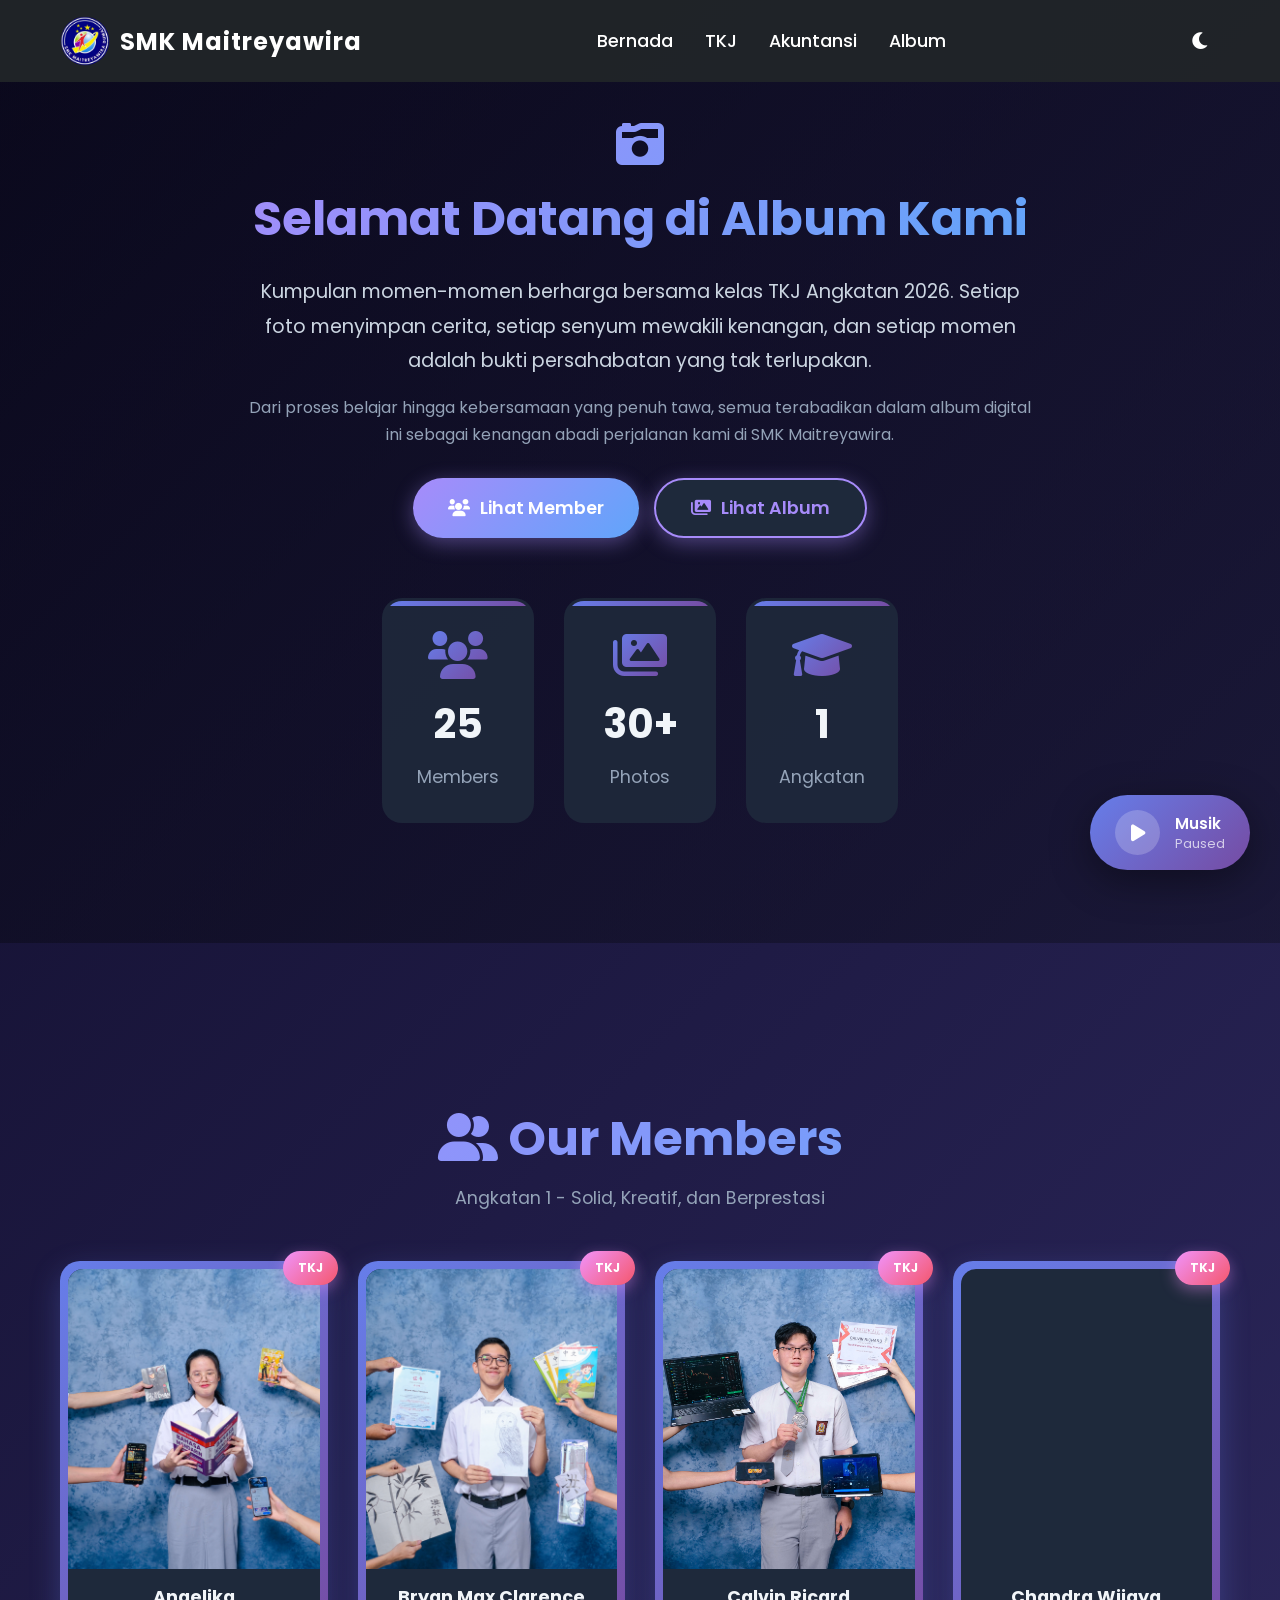
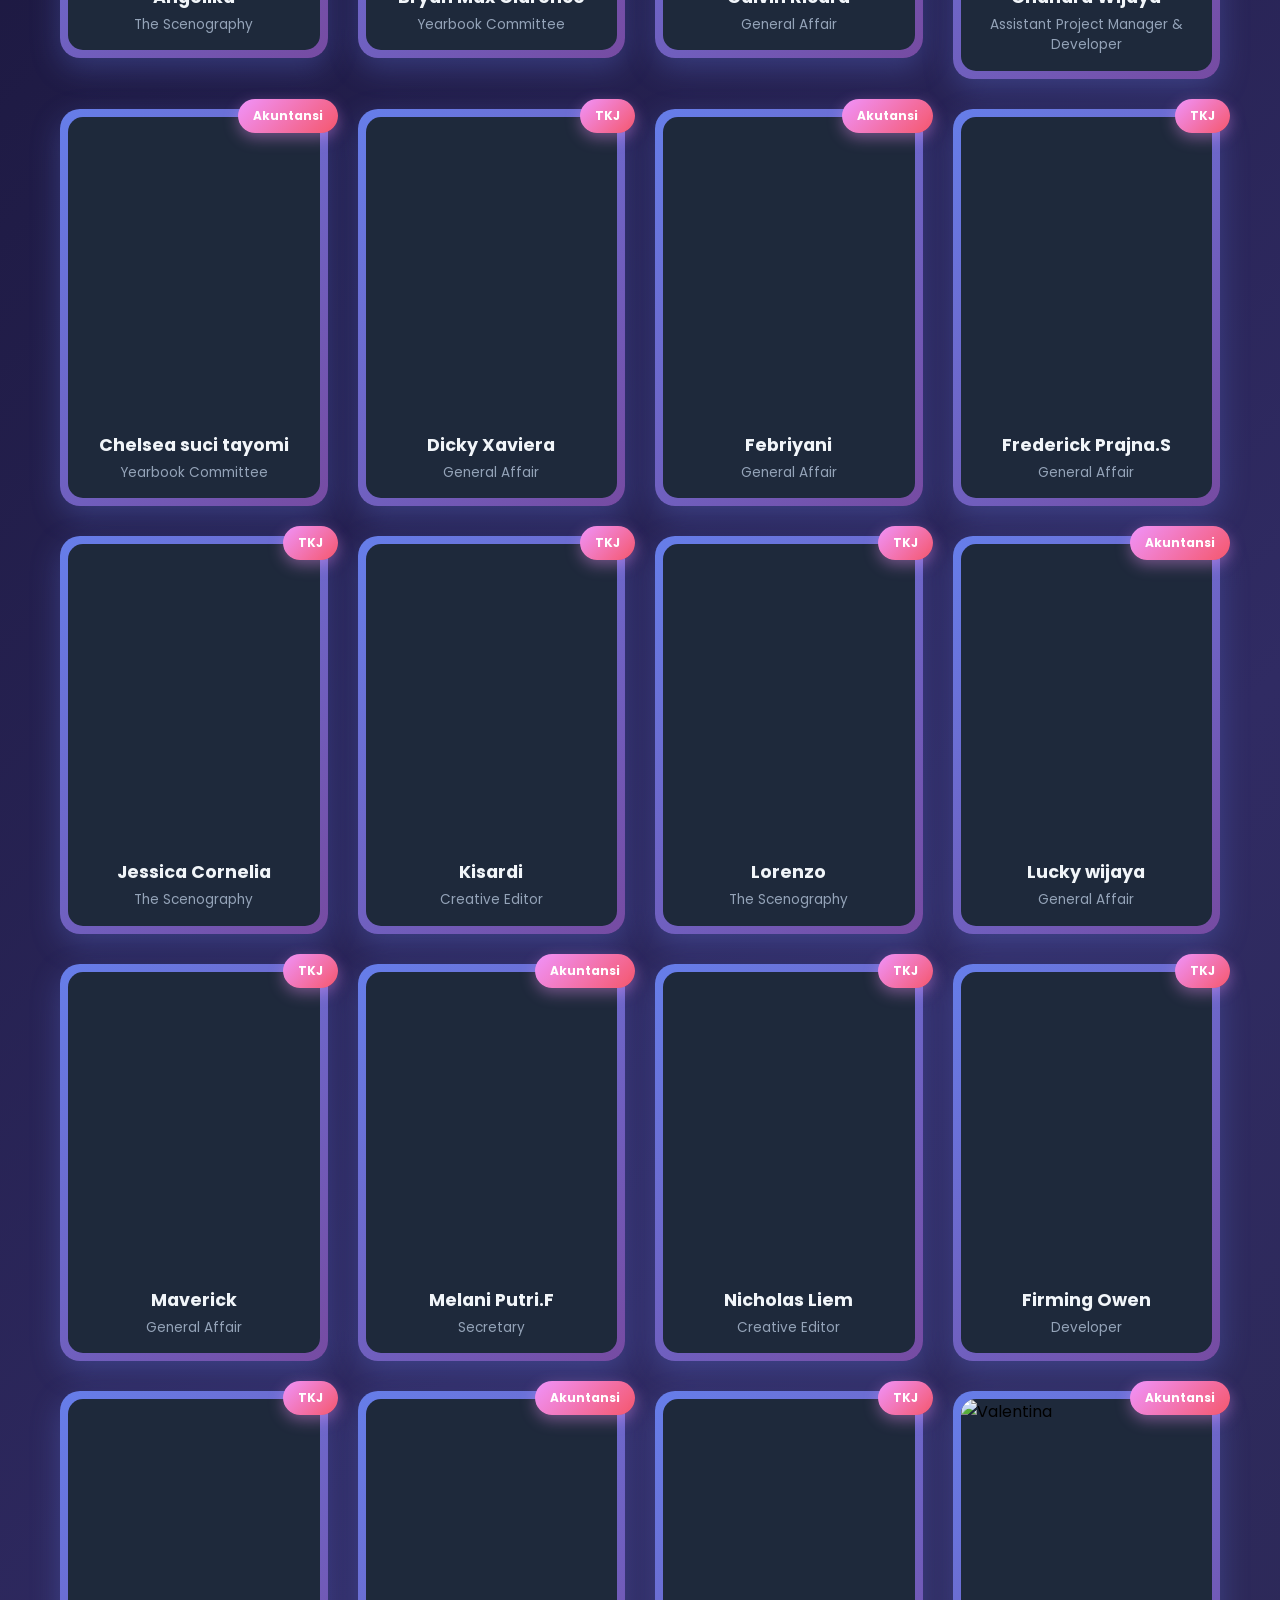
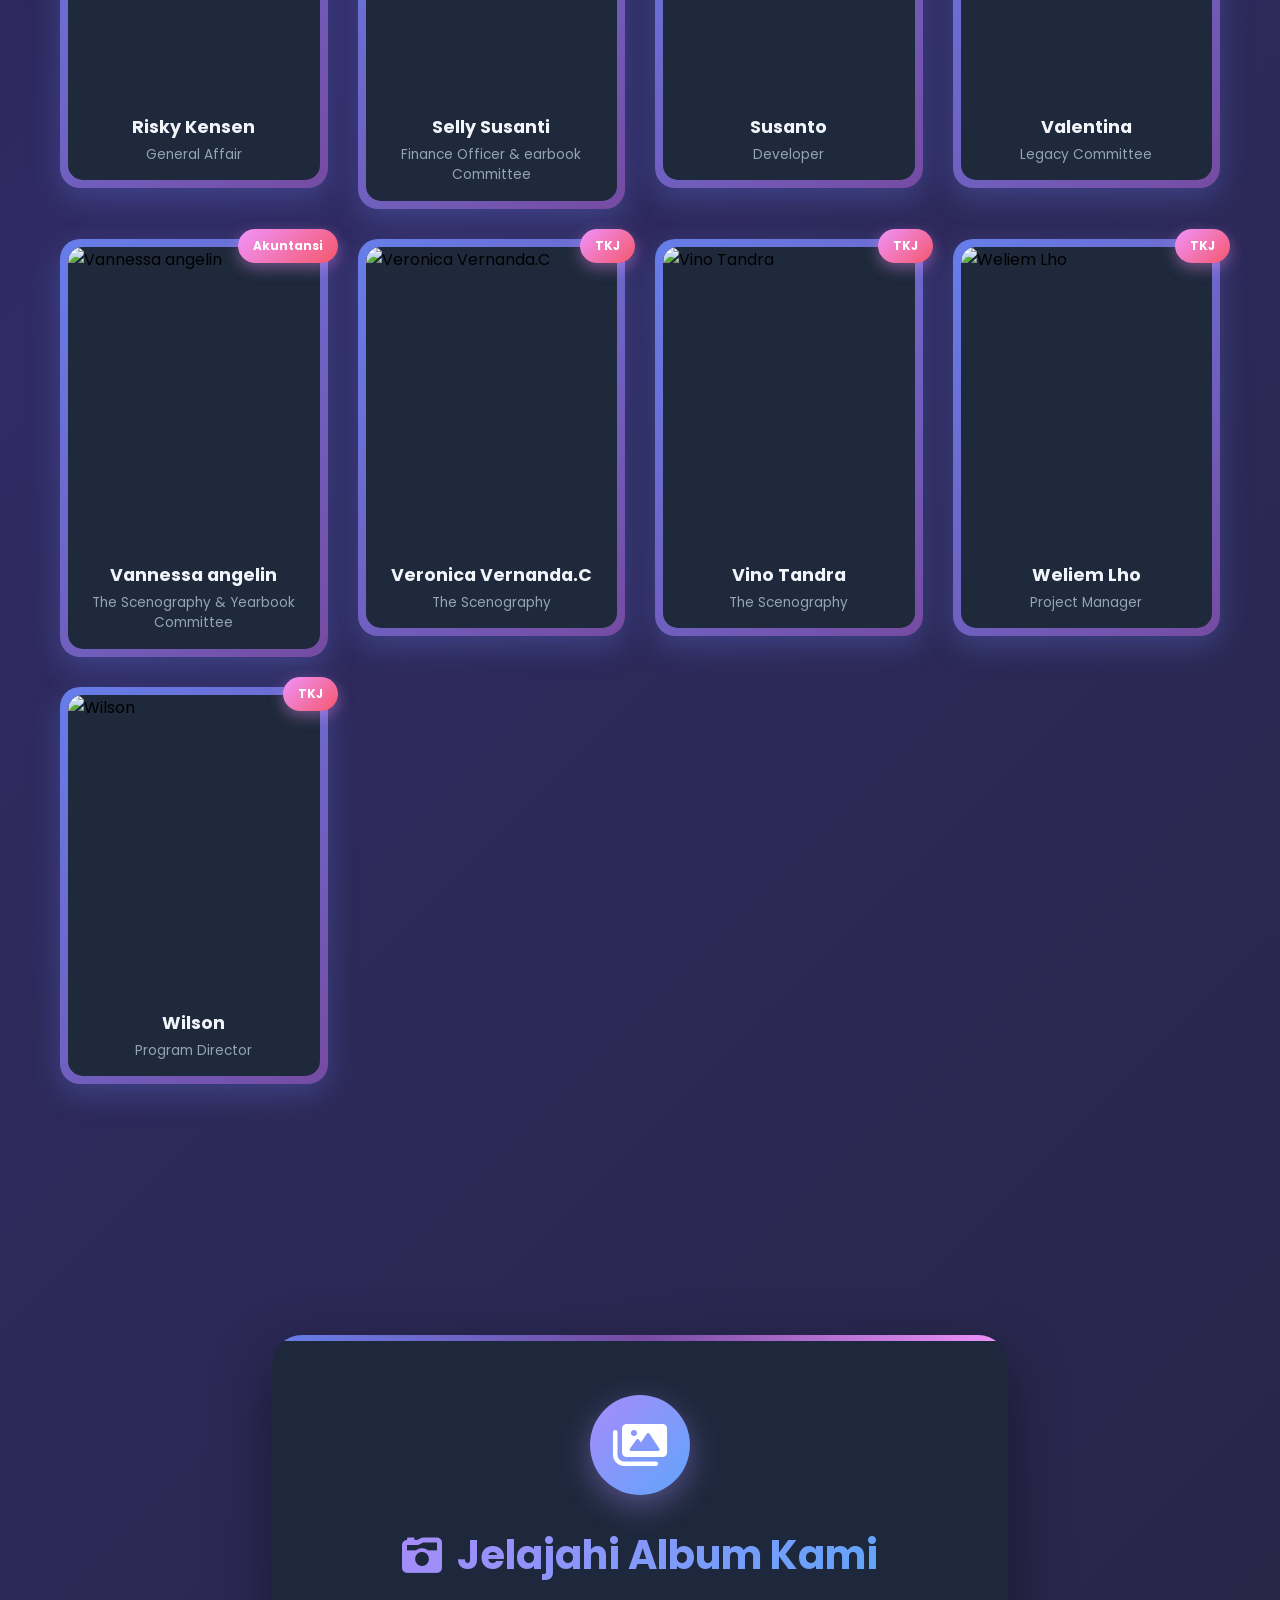
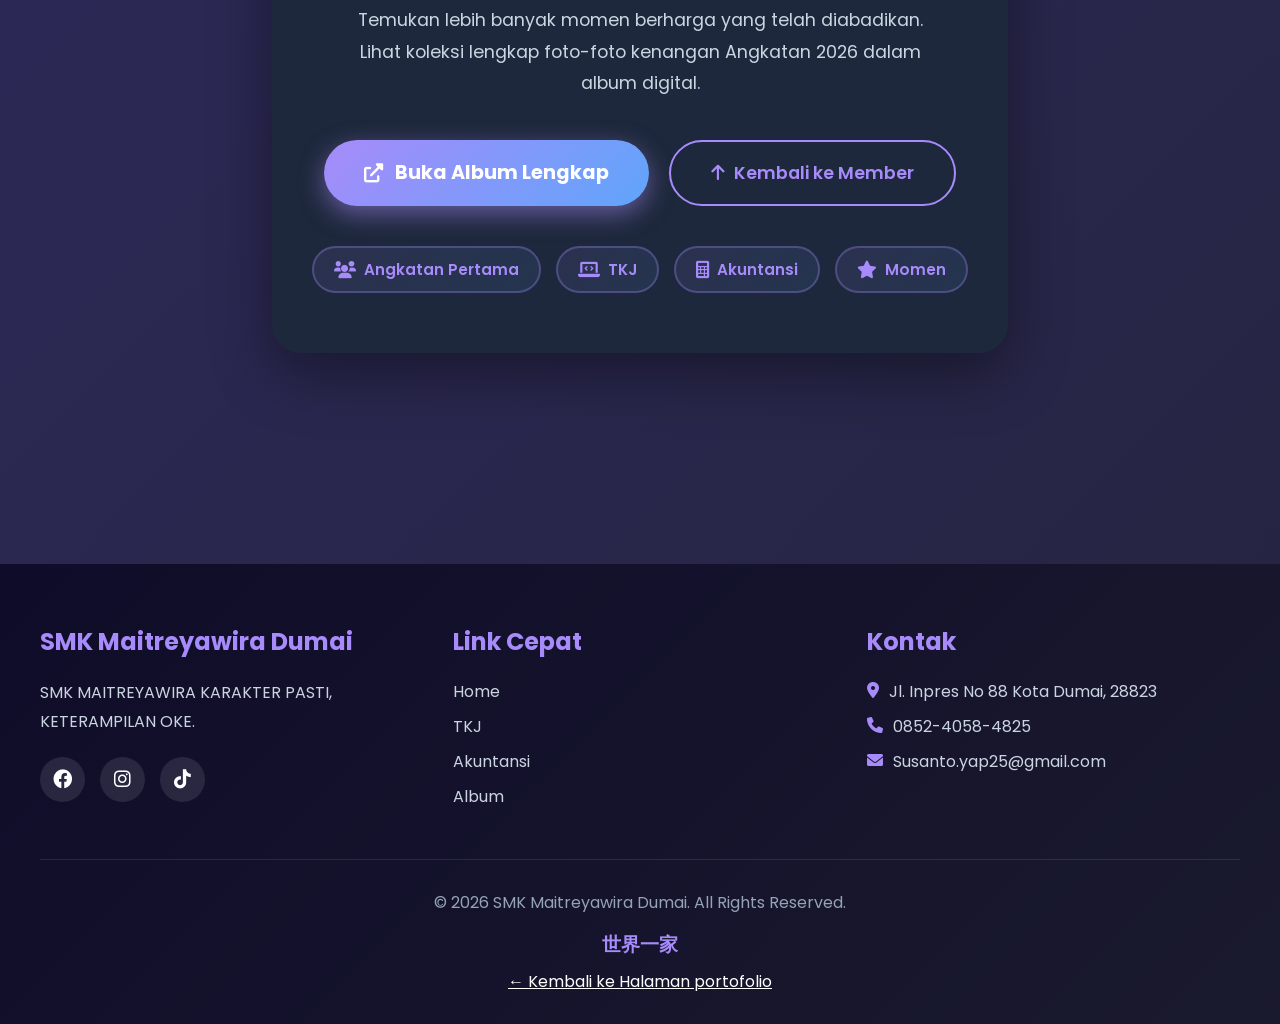
==== commit 7948b64b: "Update index.html" ====
--- a/index.html
+++ b/index.html
@@ -199,8 +199,8 @@
                     <h3>Kontak</h3>
                     <ul class="contact-info">
                         <li><i class="fas fa-map-marker-alt"></i> Jl. Inpres No 88 Kota Dumai, 28823</li>
-                        <li><i class="fas fa-phone"></i> 081286828000</li>
-                        <li><i class="fas fa-envelope"></i> Smkmaitreyawira8@gmail.com</li>
+                        <li><i class="fas fa-phone"></i> 0852-4058-4825</li>
+                        <li><i class="fas fa-envelope"></i> Susanto.yap25@gmail.com</li>
                     </ul>
                 </div>
             </div>
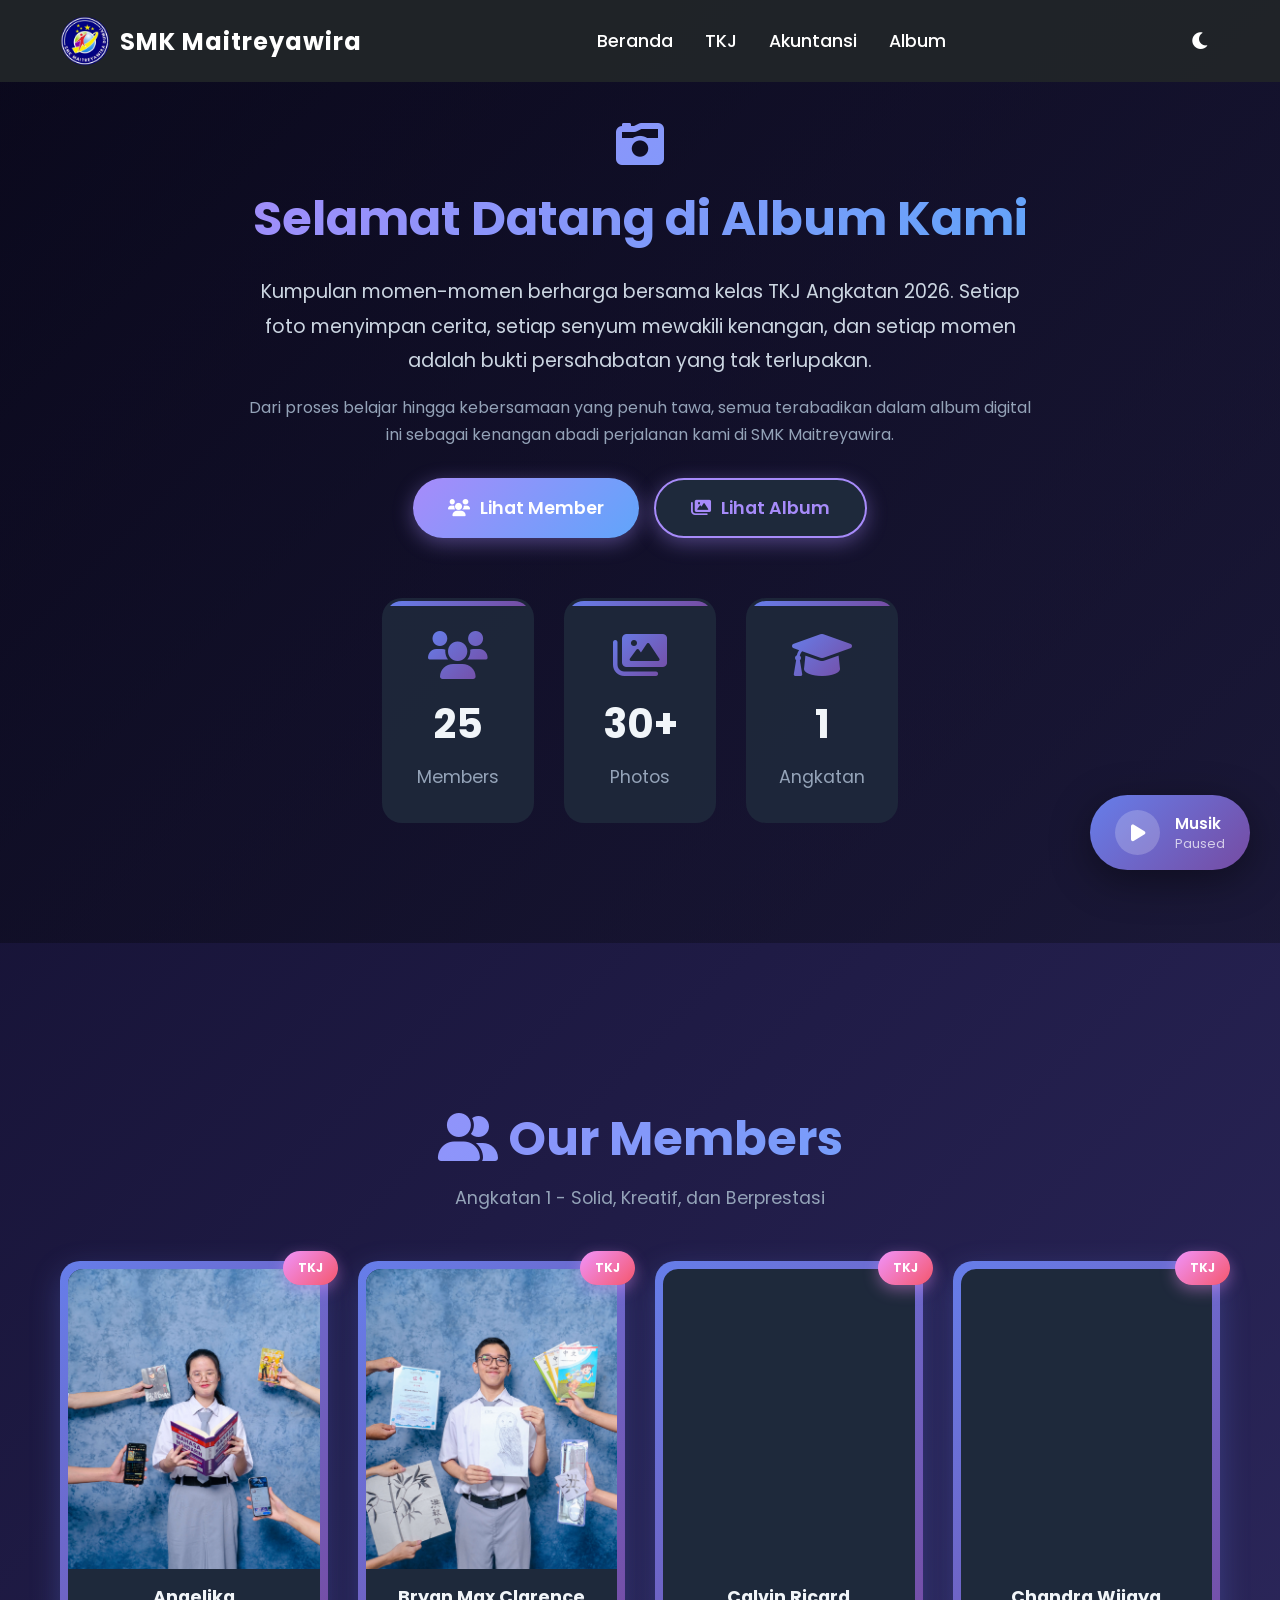
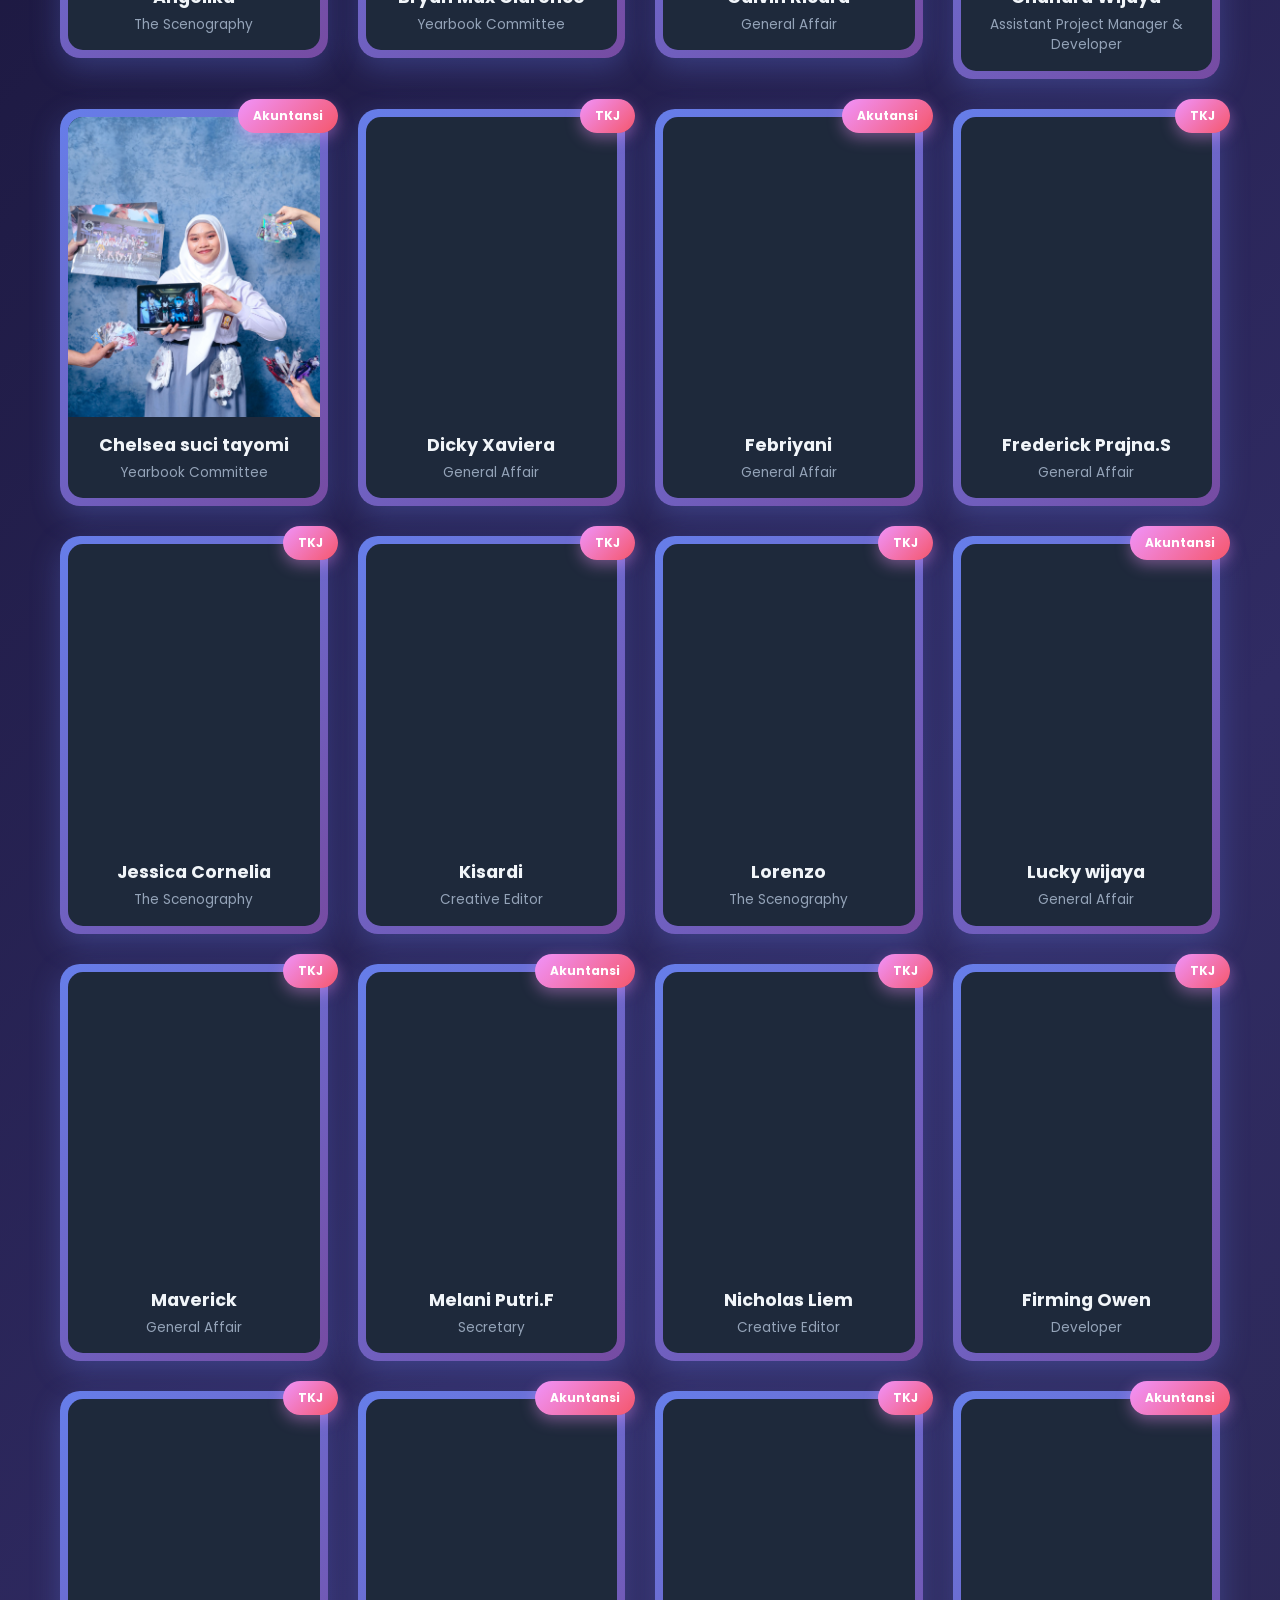
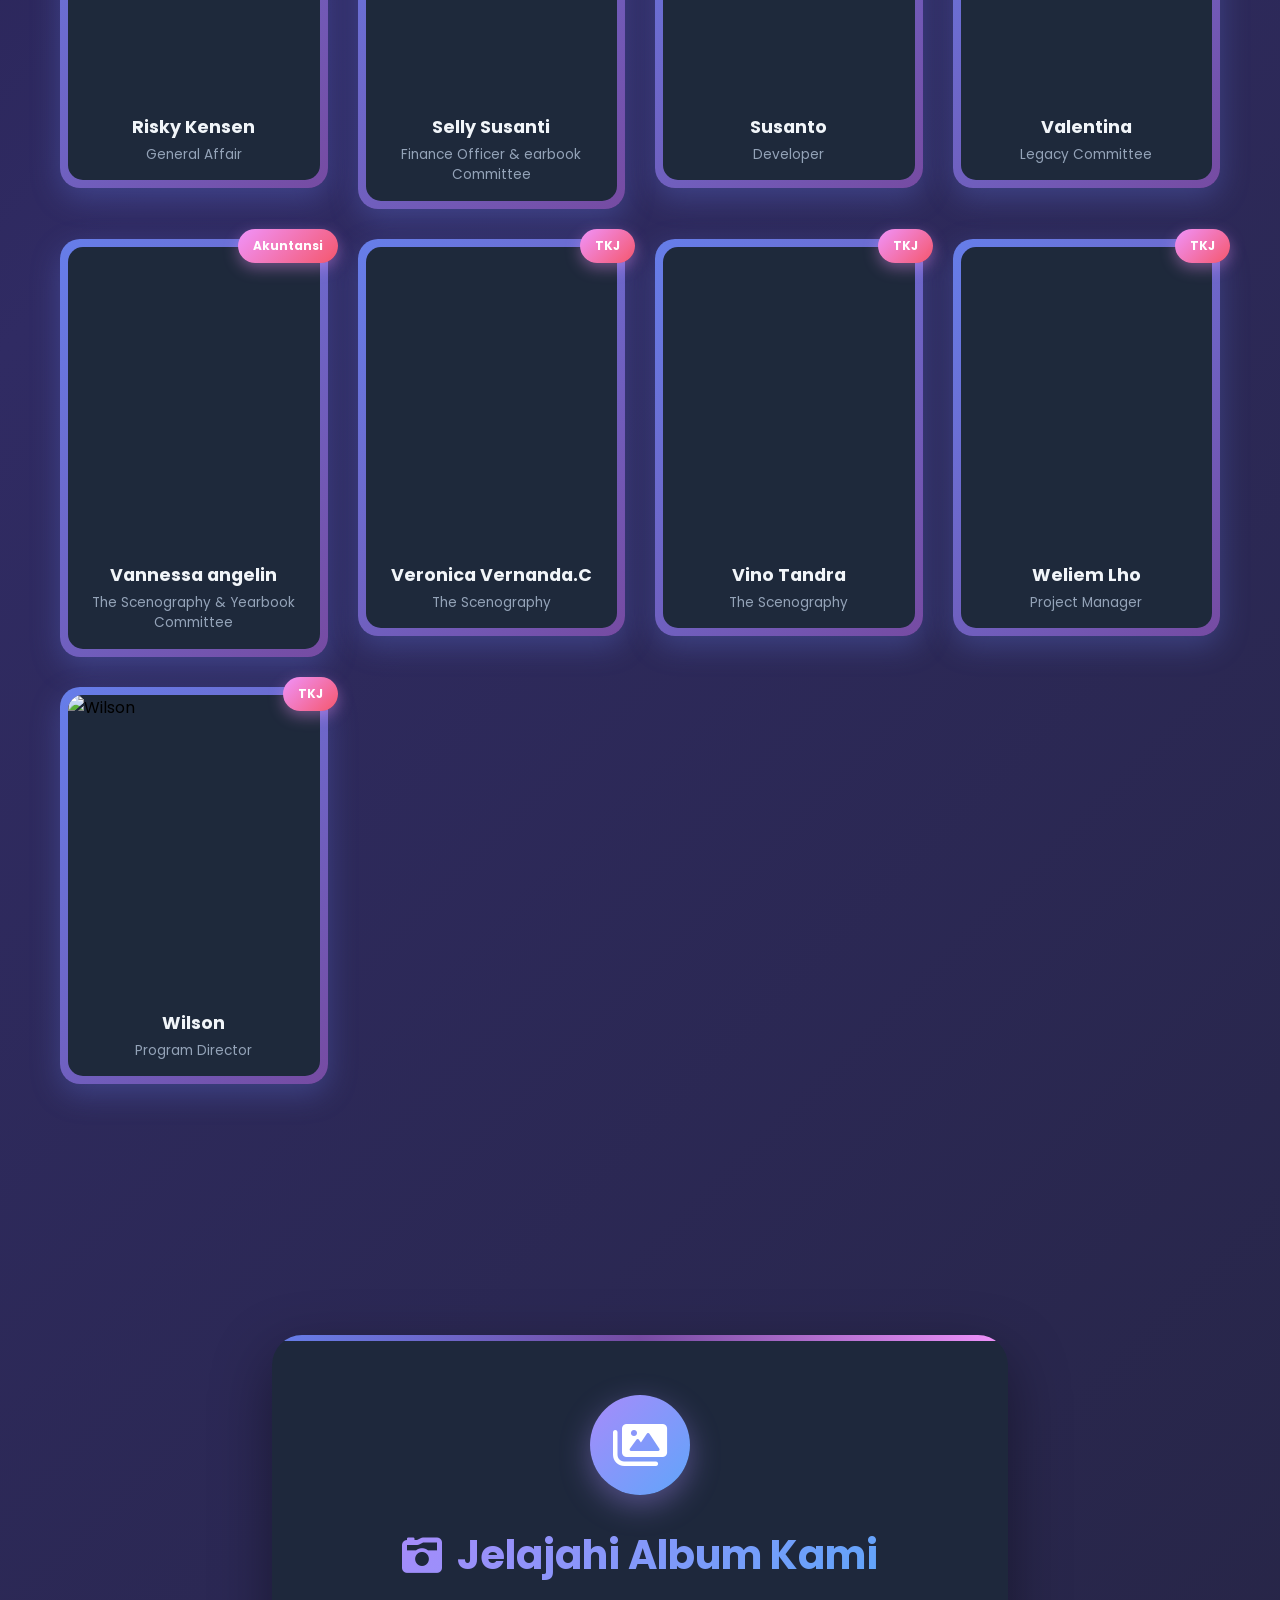
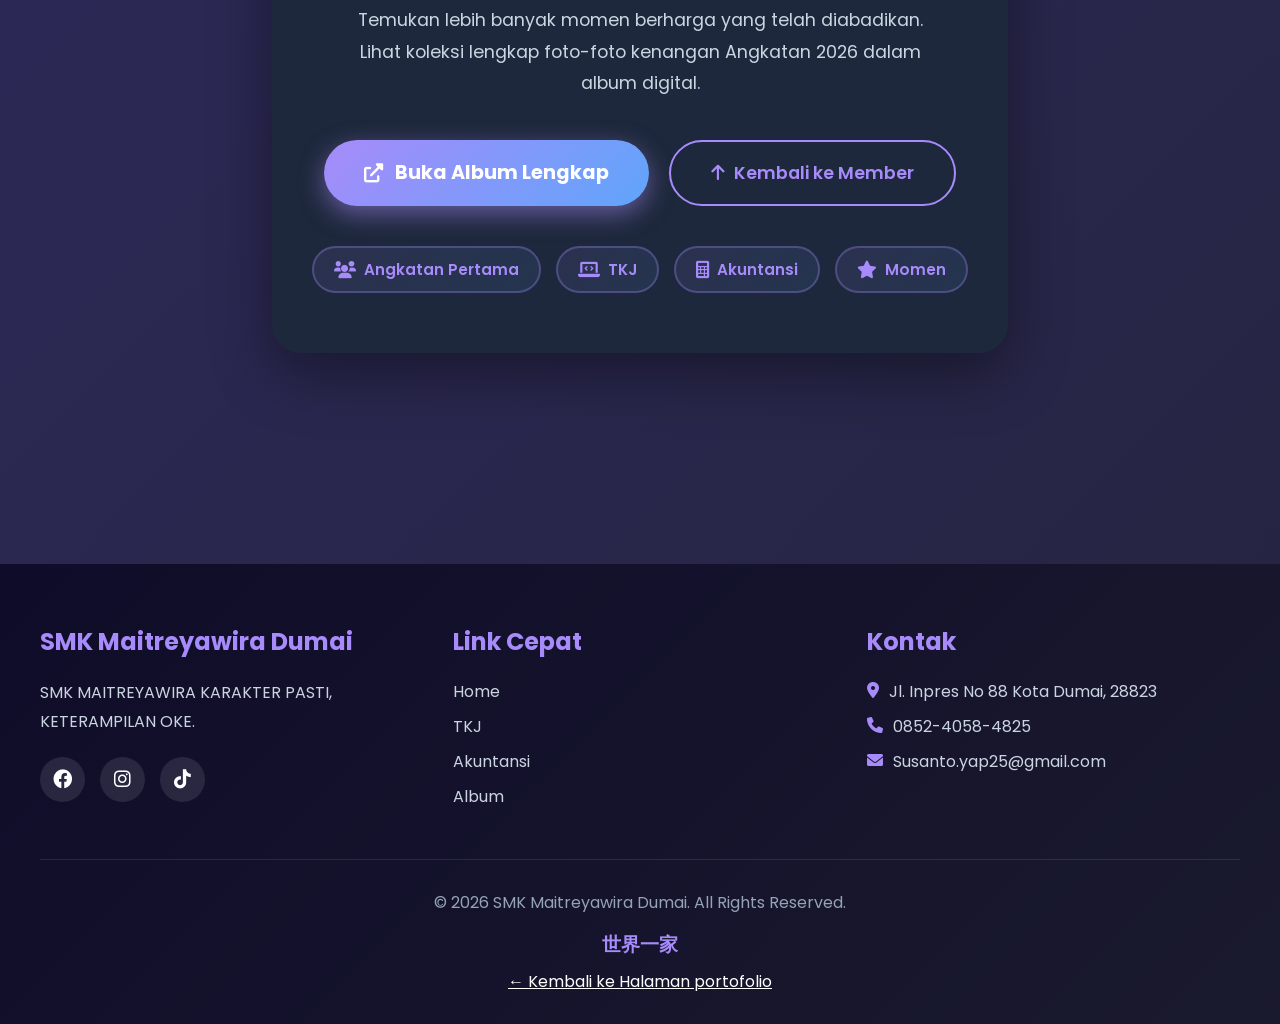
==== commit db65f5f3: "Update index.html" ====
--- a/index.html
+++ b/index.html
@@ -24,9 +24,9 @@
                 <a href="index.html" class="nav-logo-text">SMK Maitreyawira</a>
             </div>
             <div class="nav-menu" id="nav-menu">
-                <a href="https://susantoyap25-wq.github.io/halam-utama/" class="nav-link">Bernada</a>
-                <a href="https://susantoyap25-wq.github.io/halaman-tkj/" class="nav-link">TKJ</a>
-                <a href="https://susantoyap25-wq.github.io/portofolio/" class="nav-link">Akuntansi</a>
+                <a href="https://susantoyap25-wq.github.io/Home_website/" class="nav-link">Beranda</a>
+                <a href="https://susantoyap25-wq.github.io/Website_TKJ/" class="nav-link">TKJ</a>
+                <a href="https://susantoyap25-wq.github.io/Website_Akuntansi/" class="nav-link">Akuntansi</a>
                 <a href="index.html" class="nav-link active">Album</a>
             </div>
             <div class="nav-mode-toggle">
@@ -189,9 +189,9 @@
                 <div class="footer-section">
                     <h3>Link Cepat</h3>
                     <ul>
-                        <li><a href="https://angkatan1smkmaitreyawiradumai-stack.github.io/Kenangan_Beranda/">Home</a></li>
-                        <li><a href="https://angkatan1smkmaitreyawiradumai-stack.github.io/Kenangan_TKJ/">TKJ</a></li>
-                        <li><a href="https://angkatan1smkmaitreyawiradumai-stack.github.io/Kenangan_Akuntansi/">Akuntansi</a></li>
+                        <li><a href="https://susantoyap25-wq.github.io/Home_website/">Home</a></li>
+                        <li><a href="https://susantoyap25-wq.github.io/Website_TKJ/">TKJ</a></li>
+                        <li><a href="https://susantoyap25-wq.github.io/Website_Akuntansi/">Akuntansi</a></li>
                         <li><a href="index.html">Album</a></li>
                     </ul>
                 </div>
@@ -212,7 +212,7 @@
     color: var(--primary-gold);
                                 }
 </style>
-<a class="back-link" href="https://susantoyap25-wq.github.io/portofolio-halam-pertama/">
+<a class="back-link" href="https://susantoyap25-wq.github.io/Portofolio_Susanto_Yap/">
 ← Kembali ke Halaman portofolio
 </a>
             </div>
